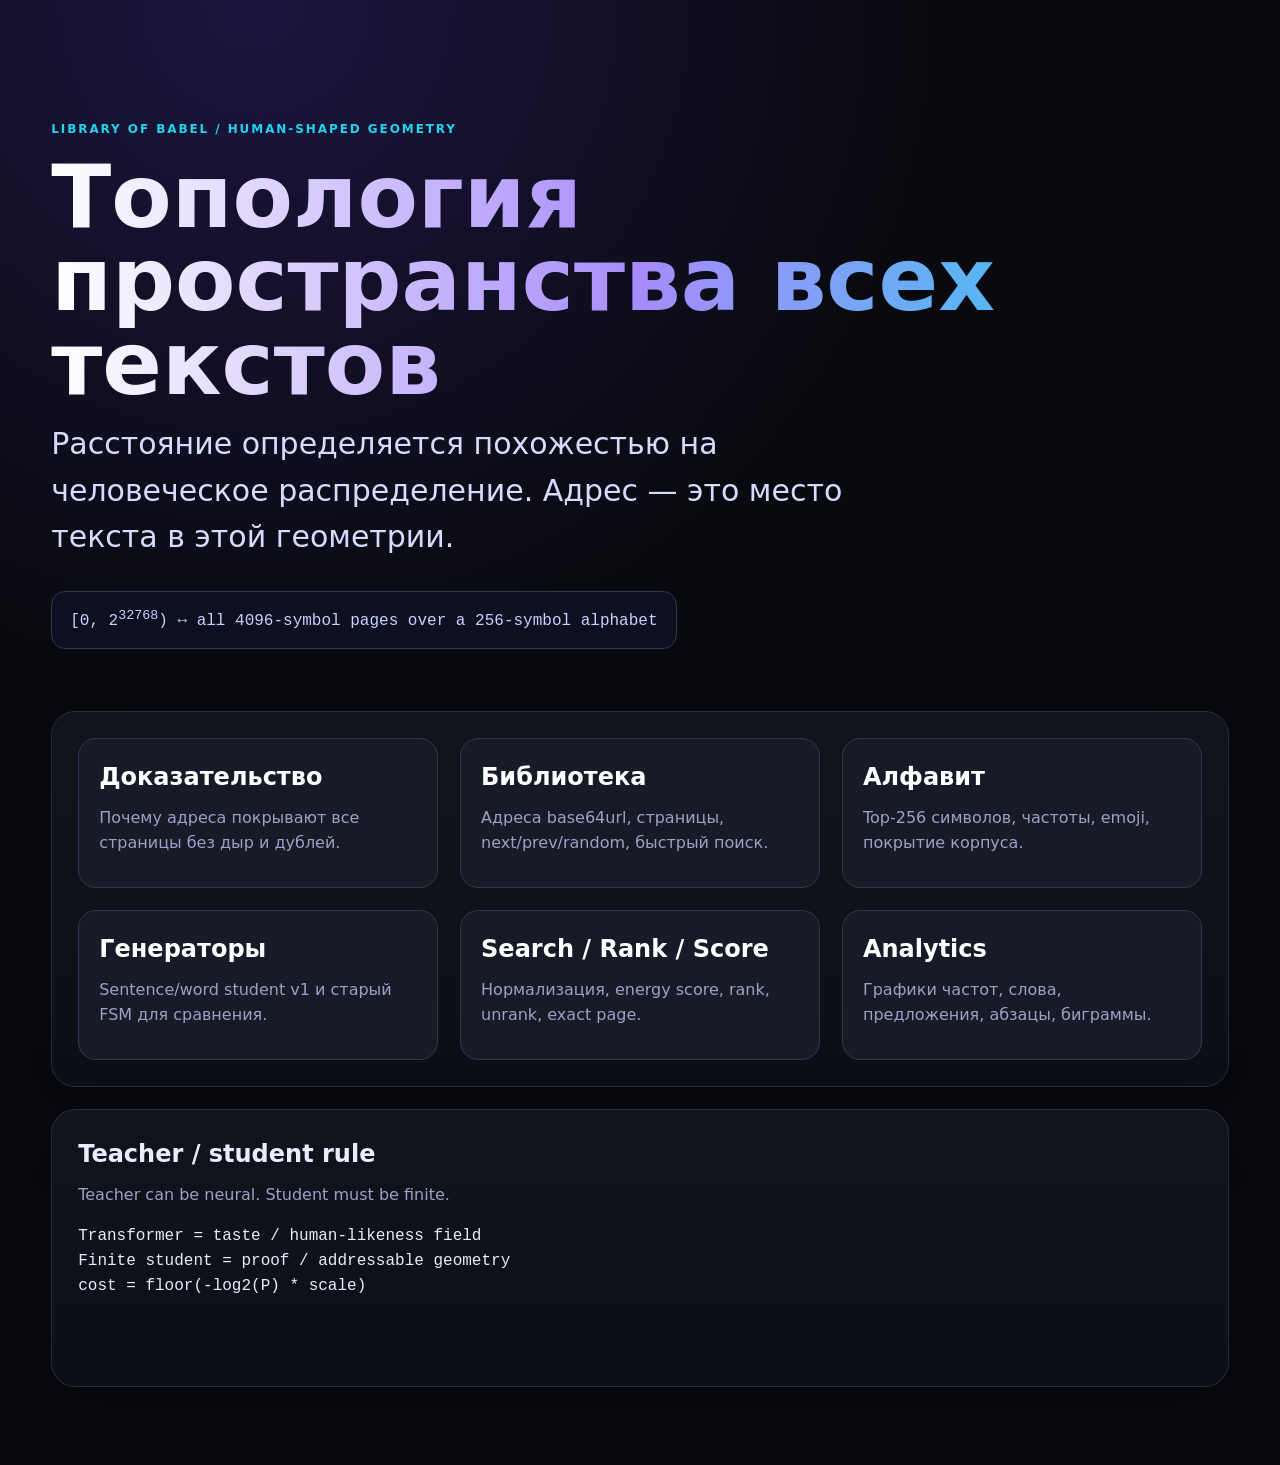
==== site/index.html @ f139ed49 "Add proof page with visual explanation" ====
<!doctype html>
<html lang="ru">
<head>
  <meta charset="utf-8" />
  <meta name="viewport" content="width=device-width, initial-scale=1" />
  <title>Babel Experiments</title>
  <link rel="stylesheet" href="assets/style.css" />
</head>
<body>
  <main>
    <section class="hero">
      <div class="kicker">Library of Babel / human-shaped geometry</div>
      <h1>Топология пространства всех текстов</h1>
      <p class="lead">Расстояние определяется похожестью на человеческое распределение. Адрес — это место текста в этой геометрии.</p>
      <div class="equation">[0, 2<sup>32768</sup>) ↔ all 4096-symbol pages over a 256-symbol alphabet</div>
    </section>

    <section class="panel grid">
      <a class="cardLink" href="proof.html"><h2>Доказательство</h2><p>Почему адреса покрывают все страницы без дыр и дублей.</p></a>
      <a class="cardLink" href="library.html"><h2>Библиотека</h2><p>Адреса base64url, страницы, next/prev/random, быстрый поиск.</p></a>
      <a class="cardLink" href="alphabet.html"><h2>Алфавит</h2><p>Top-256 символов, частоты, emoji, покрытие корпуса.</p></a>
      <a class="cardLink" href="generate.html"><h2>Генераторы</h2><p>Sentence/word student v1 и старый FSM для сравнения.</p></a>
      <a class="cardLink" href="search.html"><h2>Search / Rank / Score</h2><p>Нормализация, energy score, rank, unrank, exact page.</p></a>
      <a class="cardLink" href="analytics.html"><h2>Analytics</h2><p>Графики частот, слова, предложения, абзацы, биграммы.</p></a>
    </section>

    <section class="panel">
      <h2>Teacher / student rule</h2>
      <p>Teacher can be neural. Student must be finite.</p>
      <pre class="result smallResult">Transformer = taste / human-likeness field
Finite student = proof / addressable geometry
cost = floor(-log2(P) * scale)</pre>
    </section>
  </main>
</body>
</html>
---- site/assets/style.css ----
:root{--bg:#090a0f;--panel:#11131d;--panel2:#171a27;--text:#e9ecff;--muted:#9aa3c7;--accent:#8b5cf6;--accent2:#22d3ee;--good:#34d399}*{box-sizing:border-box}body{margin:0;background:radial-gradient(circle at 20% 0%,#1b1640 0,#090a0f 38%),#090a0f;color:var(--text);font:16px/1.55 Inter,system-ui,-apple-system,Segoe UI,Arial,sans-serif}main{width:min(1180px,92vw);margin:0 auto;padding:56px 0}.hero{padding:64px 0 40px}.kicker{text-transform:uppercase;letter-spacing:.16em;color:var(--accent2);font-size:12px;font-weight:700}h1{font-size:clamp(42px,7vw,88px);line-height:.95;margin:16px 0;background:linear-gradient(90deg,#fff,#a78bfa,#22d3ee);-webkit-background-clip:text;color:transparent}.lead{font-size:clamp(20px,3vw,30px);max-width:880px;color:#d7dcff}.equation{display:inline-block;margin-top:18px;padding:14px 18px;border:1px solid #30364f;border-radius:14px;background:#0d1020;color:#c7d2fe;font-family:ui-monospace,SFMono-Regular,Menlo,monospace}.panel{background:linear-gradient(180deg,var(--panel),#0d0f18);border:1px solid #262b3f;border-radius:24px;padding:26px;margin:22px 0;box-shadow:0 20px 80px #0006}.grid{display:grid;grid-template-columns:repeat(3,1fr);gap:22px}.grid2{display:grid;grid-template-columns:380px 1fr;gap:22px}h2{margin:0 0 10px;font-size:24px}p{color:var(--muted);margin:0 0 12px}.stat span{display:block;font-size:34px;font-weight:800;color:var(--good)}.stat small{color:var(--muted);text-transform:uppercase;letter-spacing:.12em}.alphabet,.emoji{display:flex;flex-wrap:wrap;gap:8px}.alphabet span,.emoji span{display:inline-flex;align-items:center;justify-content:center;min-width:34px;height:34px;padding:0 8px;border-radius:10px;background:var(--panel2);border:1px solid #30364f;font-size:18px}.controls{display:grid;gap:12px;margin-top:18px}.controls input{width:100%;padding:10px;border-radius:10px;border:1px solid #30364f;background:#090b14;color:var(--text)}button{cursor:pointer;border:0;border-radius:12px;padding:12px 16px;background:linear-gradient(90deg,var(--accent),var(--accent2));color:white;font-weight:800}.page{min-height:360px;max-height:560px;overflow:auto;white-space:pre-wrap;word-break:break-word;background:#080910;border:1px solid #30364f;border-radius:18px;padding:18px;color:#eef2ff;font-size:16px} @media(max-width:850px){.grid,.grid2{grid-template-columns:1fr}main{padding-top:30px}}
.hero.compact{padding-bottom:20px}.link{color:#67e8f9;text-decoration:none;font-weight:800}.link:hover{text-decoration:underline}.bars{display:grid;gap:10px}.barRow{display:grid;grid-template-columns:minmax(130px,240px) 1fr minmax(130px,190px);gap:10px;align-items:center}.barLabel{overflow:hidden;text-overflow:ellipsis;white-space:nowrap;color:#eef2ff}.barLabel b{color:#22d3ee;margin-right:8px}.barTrack{height:14px;background:#080910;border:1px solid #30364f;border-radius:999px;overflow:hidden}.bar{height:100%;background:linear-gradient(90deg,#8b5cf6,#22d3ee)}.barVal{font:12px ui-monospace,SFMono-Regular,Menlo,monospace;color:#9aa3c7;text-align:right}.smallResult{min-height:120px;max-height:260px}@media(max-width:850px){.barRow{grid-template-columns:1fr}.barVal{text-align:left}}
.topnav{display:flex;gap:12px;flex-wrap:wrap;margin:18px 0 8px}.topnav a,.cardLink{color:inherit;text-decoration:none}.topnav a{padding:8px 12px;border:1px solid #30364f;border-radius:999px;background:#11131d;color:#c7d2fe}.topnav a:hover,.cardLink:hover{border-color:#22d3ee}.cardLink{display:block;border:1px solid #30364f;border-radius:18px;padding:20px;background:#171a27;min-height:150px}.cardLink h2{color:#fff}.cardLink p{margin-bottom:0}.controls select{width:100%;padding:10px;border-radius:10px;border:1px solid #30364f;background:#090b14;color:var(--text)}
.monoPage{font-family:ui-monospace,SFMono-Regular,Menlo,monospace}.controls input{font-family:ui-monospace,SFMono-Regular,Menlo,monospace}.hero.compact h1{font-size:clamp(38px,6vw,72px)}
.proofStage{display:grid;grid-template-columns:1fr 1fr;gap:24px;align-items:center}.proofViz{min-height:340px;display:grid;place-items:center;gap:22px}.cube{position:relative;width:260px;height:260px;border:1px solid #30364f;border-radius:32px;background:radial-gradient(circle at 30% 20%,#2a1d62,#0b0d18 70%);box-shadow:0 0 80px #8b5cf633;animation:pulseCube 4s ease-in-out infinite}.dot{position:absolute;display:grid;place-items:center;width:70px;height:70px;border-radius:50%;background:linear-gradient(135deg,#8b5cf6,#22d3ee);color:white;font-weight:900;box-shadow:0 10px 40px #0008}.d1{left:24px;top:34px}.d2{right:22px;top:46px}.d3{left:48px;bottom:28px}.d4{right:42px;bottom:36px}.flow{display:flex;align-items:center;gap:8px;flex-wrap:wrap;justify-content:center}.flowBox{padding:10px 14px;border:1px solid #30364f;border-radius:12px;background:#11131d;color:#9aa3c7;font-weight:800}.flowBox.active{color:#fff;border-color:#22d3ee;box-shadow:0 0 28px #22d3ee55}.arrow{color:#67e8f9}.proofSteps{display:grid;grid-template-columns:repeat(3,1fr);gap:16px}.proofSteps div{background:#171a27;border:1px solid #30364f;border-radius:16px;padding:16px}.proofSteps h3{margin:0 0 8px}@keyframes pulseCube{0%,100%{transform:rotate(-2deg) scale(1)}50%{transform:rotate(2deg) scale(1.025)}}@media(max-width:850px){.proofStage,.proofSteps{grid-template-columns:1fr}.cube{width:220px;height:220px}}
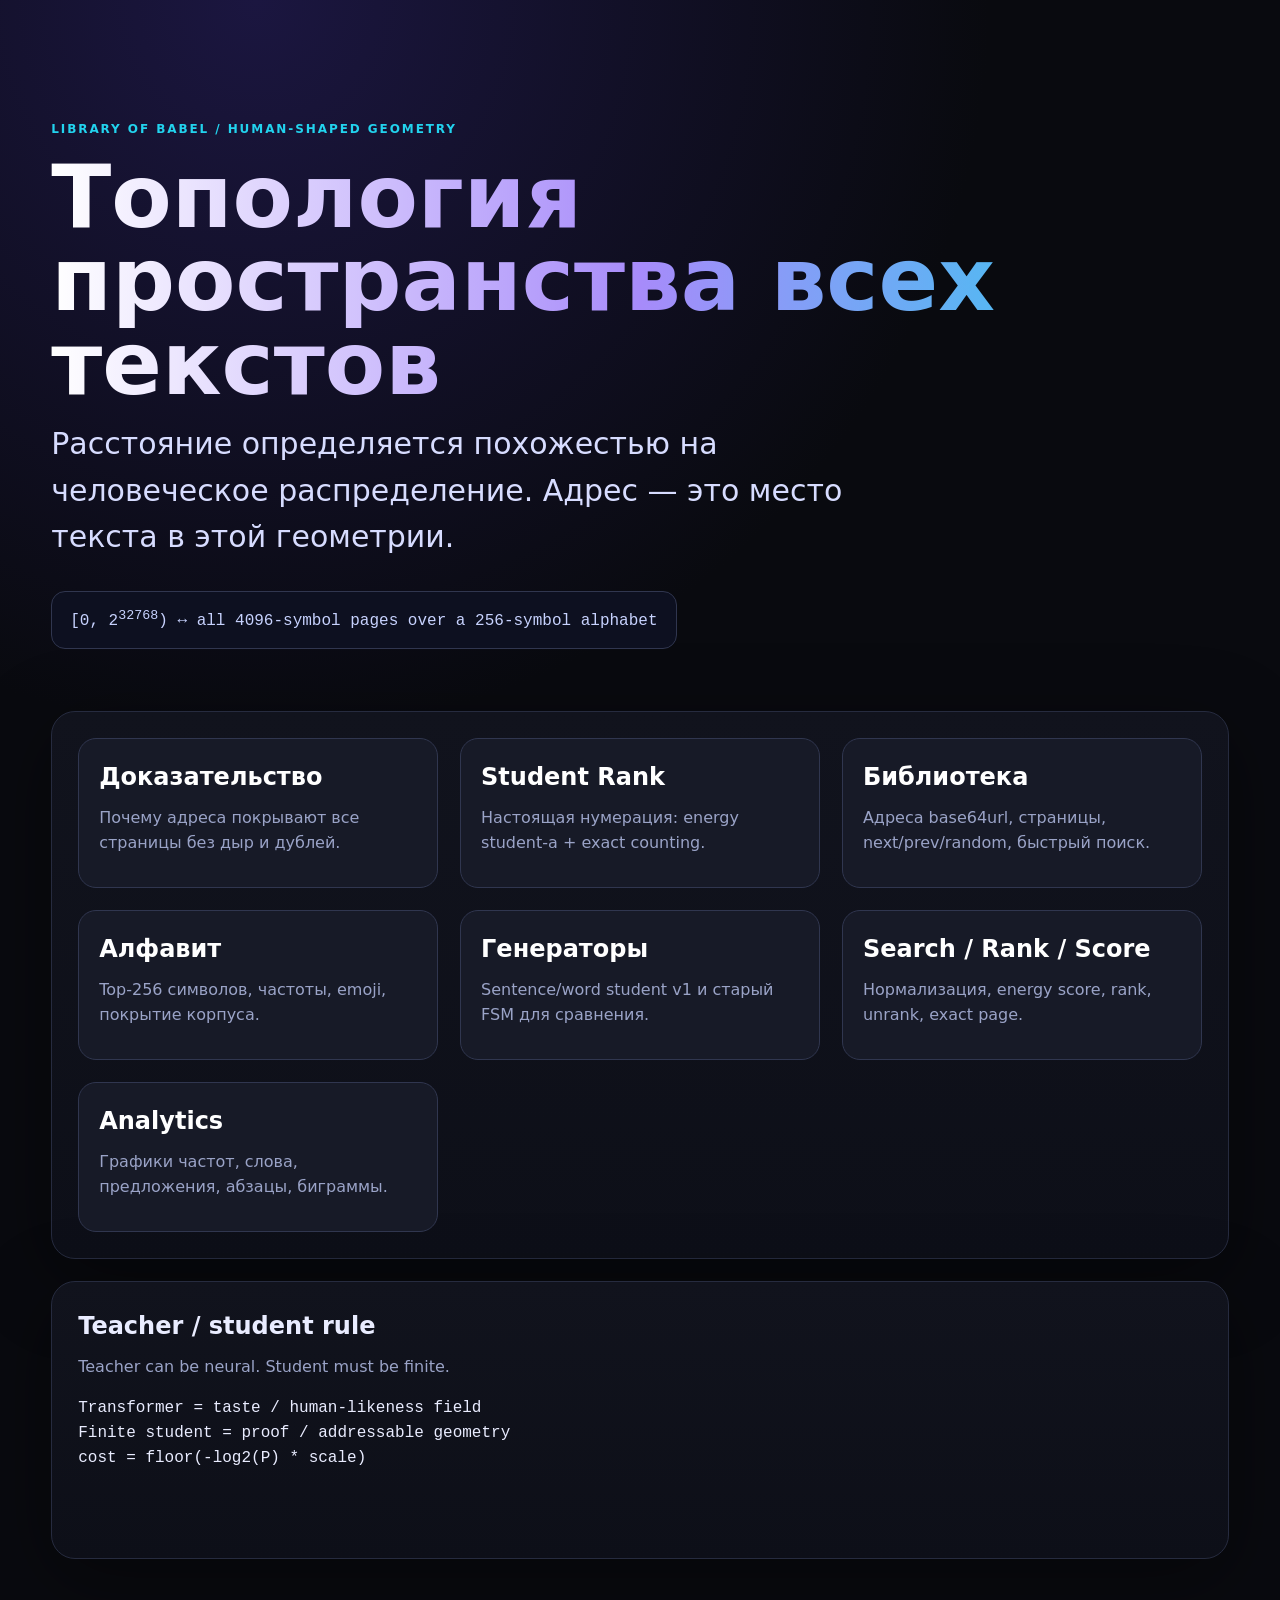
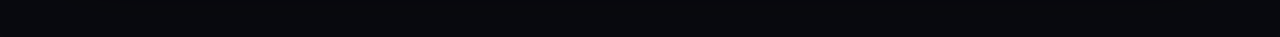
==== commit 51773d4c: "Add exact student-ranked bijection MVP" ====
--- a/site/index.html
+++ b/site/index.html
@@ -17,6 +17,7 @@
 
     <section class="panel grid">
       <a class="cardLink" href="proof.html"><h2>Доказательство</h2><p>Почему адреса покрывают все страницы без дыр и дублей.</p></a>
+      <a class="cardLink" href="student-rank.html"><h2>Student Rank</h2><p>Настоящая нумерация: energy student-а + exact counting.</p></a>
       <a class="cardLink" href="library.html"><h2>Библиотека</h2><p>Адреса base64url, страницы, next/prev/random, быстрый поиск.</p></a>
       <a class="cardLink" href="alphabet.html"><h2>Алфавит</h2><p>Top-256 символов, частоты, emoji, покрытие корпуса.</p></a>
       <a class="cardLink" href="generate.html"><h2>Генераторы</h2><p>Sentence/word student v1 и старый FSM для сравнения.</p></a>
--- a/site/assets/style.css
+++ b/site/assets/style.css
@@ -3,3 +3,7 @@
 .topnav{display:flex;gap:12px;flex-wrap:wrap;margin:18px 0 8px}.topnav a,.cardLink{color:inherit;text-decoration:none}.topnav a{padding:8px 12px;border:1px solid #30364f;border-radius:999px;background:#11131d;color:#c7d2fe}.topnav a:hover,.cardLink:hover{border-color:#22d3ee}.cardLink{display:block;border:1px solid #30364f;border-radius:18px;padding:20px;background:#171a27;min-height:150px}.cardLink h2{color:#fff}.cardLink p{margin-bottom:0}.controls select{width:100%;padding:10px;border-radius:10px;border:1px solid #30364f;background:#090b14;color:var(--text)}
 .monoPage{font-family:ui-monospace,SFMono-Regular,Menlo,monospace}.controls input{font-family:ui-monospace,SFMono-Regular,Menlo,monospace}.hero.compact h1{font-size:clamp(38px,6vw,72px)}
 .proofStage{display:grid;grid-template-columns:1fr 1fr;gap:24px;align-items:center}.proofViz{min-height:340px;display:grid;place-items:center;gap:22px}.cube{position:relative;width:260px;height:260px;border:1px solid #30364f;border-radius:32px;background:radial-gradient(circle at 30% 20%,#2a1d62,#0b0d18 70%);box-shadow:0 0 80px #8b5cf633;animation:pulseCube 4s ease-in-out infinite}.dot{position:absolute;display:grid;place-items:center;width:70px;height:70px;border-radius:50%;background:linear-gradient(135deg,#8b5cf6,#22d3ee);color:white;font-weight:900;box-shadow:0 10px 40px #0008}.d1{left:24px;top:34px}.d2{right:22px;top:46px}.d3{left:48px;bottom:28px}.d4{right:42px;bottom:36px}.flow{display:flex;align-items:center;gap:8px;flex-wrap:wrap;justify-content:center}.flowBox{padding:10px 14px;border:1px solid #30364f;border-radius:12px;background:#11131d;color:#9aa3c7;font-weight:800}.flowBox.active{color:#fff;border-color:#22d3ee;box-shadow:0 0 28px #22d3ee55}.arrow{color:#67e8f9}.proofSteps{display:grid;grid-template-columns:repeat(3,1fr);gap:16px}.proofSteps div{background:#171a27;border:1px solid #30364f;border-radius:16px;padding:16px}.proofSteps h3{margin:0 0 8px}@keyframes pulseCube{0%,100%{transform:rotate(-2deg) scale(1)}50%{transform:rotate(2deg) scale(1.025)}}@media(max-width:850px){.proofStage,.proofSteps{grid-template-columns:1fr}.cube{width:220px;height:220px}}
+.buttonRow{display:grid;grid-template-columns:1fr 1fr;gap:10px}.bigNav{font-size:16px;padding:14px 16px}.result{overflow-x:auto;white-space:pre-wrap;overflow-wrap:anywhere;word-break:break-word}.page{overflow-wrap:anywhere}.smallText{overflow-wrap:anywhere}.cardLink{overflow-wrap:anywhere}@media(max-width:650px){.buttonRow{grid-template-columns:1fr}.result{font-size:12px}.panel{padding:18px}.hero{padding-top:30px}.equation{max-width:100%;overflow-wrap:anywhere}.stat span{font-size:28px}}
+.cardResult{background:#11131d;border:1px solid #30364f;border-radius:18px;padding:14px}.metricGrid{display:grid;grid-template-columns:repeat(auto-fit,minmax(220px,1fr));gap:12px}.metric{background:#171a27;border:1px solid #30364f;border-radius:14px;padding:12px;overflow:hidden}.metricK{font-size:12px;color:#7dd3fc;text-transform:uppercase;letter-spacing:.08em;margin-bottom:8px}.metricV{font-family:ui-monospace,SFMono-Regular,Menlo,monospace;font-size:14px;overflow-wrap:anywhere;word-break:break-word}.metricS{font-size:12px;color:#94a3b8}.metric pre{margin:0;white-space:pre-wrap;overflow-wrap:anywhere}
+.metric.expandable{cursor:pointer}.metric.expandable:hover{border-color:#22d3ee}.metric.expandable.open .metricV{white-space:pre-wrap;max-height:320px;overflow:auto}.metric.expandable .metricS::after{content:' · tap'}
+.libraryMain{width:min(1380px,94vw)}.libraryHero{display:flex;justify-content:space-between;gap:24px;align-items:end;padding:34px 0 22px}.libraryHero h1{font-size:clamp(44px,7vw,86px);margin:8px 0}.libraryHero p{margin:0;color:#b8c0e0}.libraryStats{display:flex;gap:8px;flex-wrap:wrap;justify-content:flex-end}.libraryStats span{padding:8px 11px;border:1px solid #30364f;border-radius:999px;background:#11131d;color:#c7d2fe;font-size:13px}.libraryShell{display:grid;grid-template-columns:minmax(280px,360px) 1fr;gap:22px;align-items:start}.libraryControls{display:grid;gap:16px;position:sticky;top:16px}.controlBlock{background:linear-gradient(180deg,#11131d,#0d0f18);border:1px solid #262b3f;border-radius:20px;padding:18px}.controlBlock h2{font-size:19px}.addressBox{min-height:72px}.miniButtons{display:grid;grid-template-columns:repeat(3,1fr);gap:8px}.readerPane{background:linear-gradient(180deg,#11131d,#0d0f18);border:1px solid #262b3f;border-radius:26px;padding:18px;box-shadow:0 20px 80px #0006}.readerTop{display:flex;justify-content:space-between;gap:12px;align-items:center;margin-bottom:12px}.readerLabel{display:block;color:#7dd3fc;text-transform:uppercase;letter-spacing:.11em;font-size:11px}.readerTop strong{display:block;font-family:ui-monospace,SFMono-Regular,Menlo,monospace;max-width:min(62vw,760px);overflow:hidden;text-overflow:ellipsis;white-space:nowrap;color:#eef2ff}.readerFormat{padding:7px 10px;border:1px solid #30364f;border-radius:999px;color:#9aa3c7;background:#080910}.readerPage{min-height:52vh;max-height:66vh;margin:0;border-radius:18px;font-size:17px;line-height:1.5}.readerNav{display:grid;grid-template-columns:1fr 1fr;gap:12px;margin:14px 0}.pageNav{font-size:18px;padding:16px 18px;border-radius:16px;background:#171a27;border:1px solid #30364f;color:#eef2ff}.primaryNav{background:linear-gradient(90deg,#8b5cf6,#22d3ee);border:0}.compactInfo{margin-top:0}.compactInfo .metricGrid{grid-template-columns:repeat(auto-fit,minmax(180px,1fr))}.compactInfo .metric{padding:10px}.compactInfo .metricK{font-size:10px}.compactInfo .metricV{font-size:13px}@media(max-width:980px){.libraryHero{display:block}.libraryStats{justify-content:flex-start;margin-top:12px}.libraryShell{grid-template-columns:1fr}.libraryControls{position:static;order:2}.readerPane{order:1}.readerPage{min-height:48vh}.readerTop strong{max-width:70vw}}@media(max-width:560px){.libraryMain{width:94vw}.readerPane{padding:12px;border-radius:20px}.readerNav{gap:8px}.pageNav{font-size:16px;padding:14px 12px}.miniButtons{grid-template-columns:1fr}.libraryHero h1{font-size:44px}.readerPage{font-size:15px;min-height:50vh}}
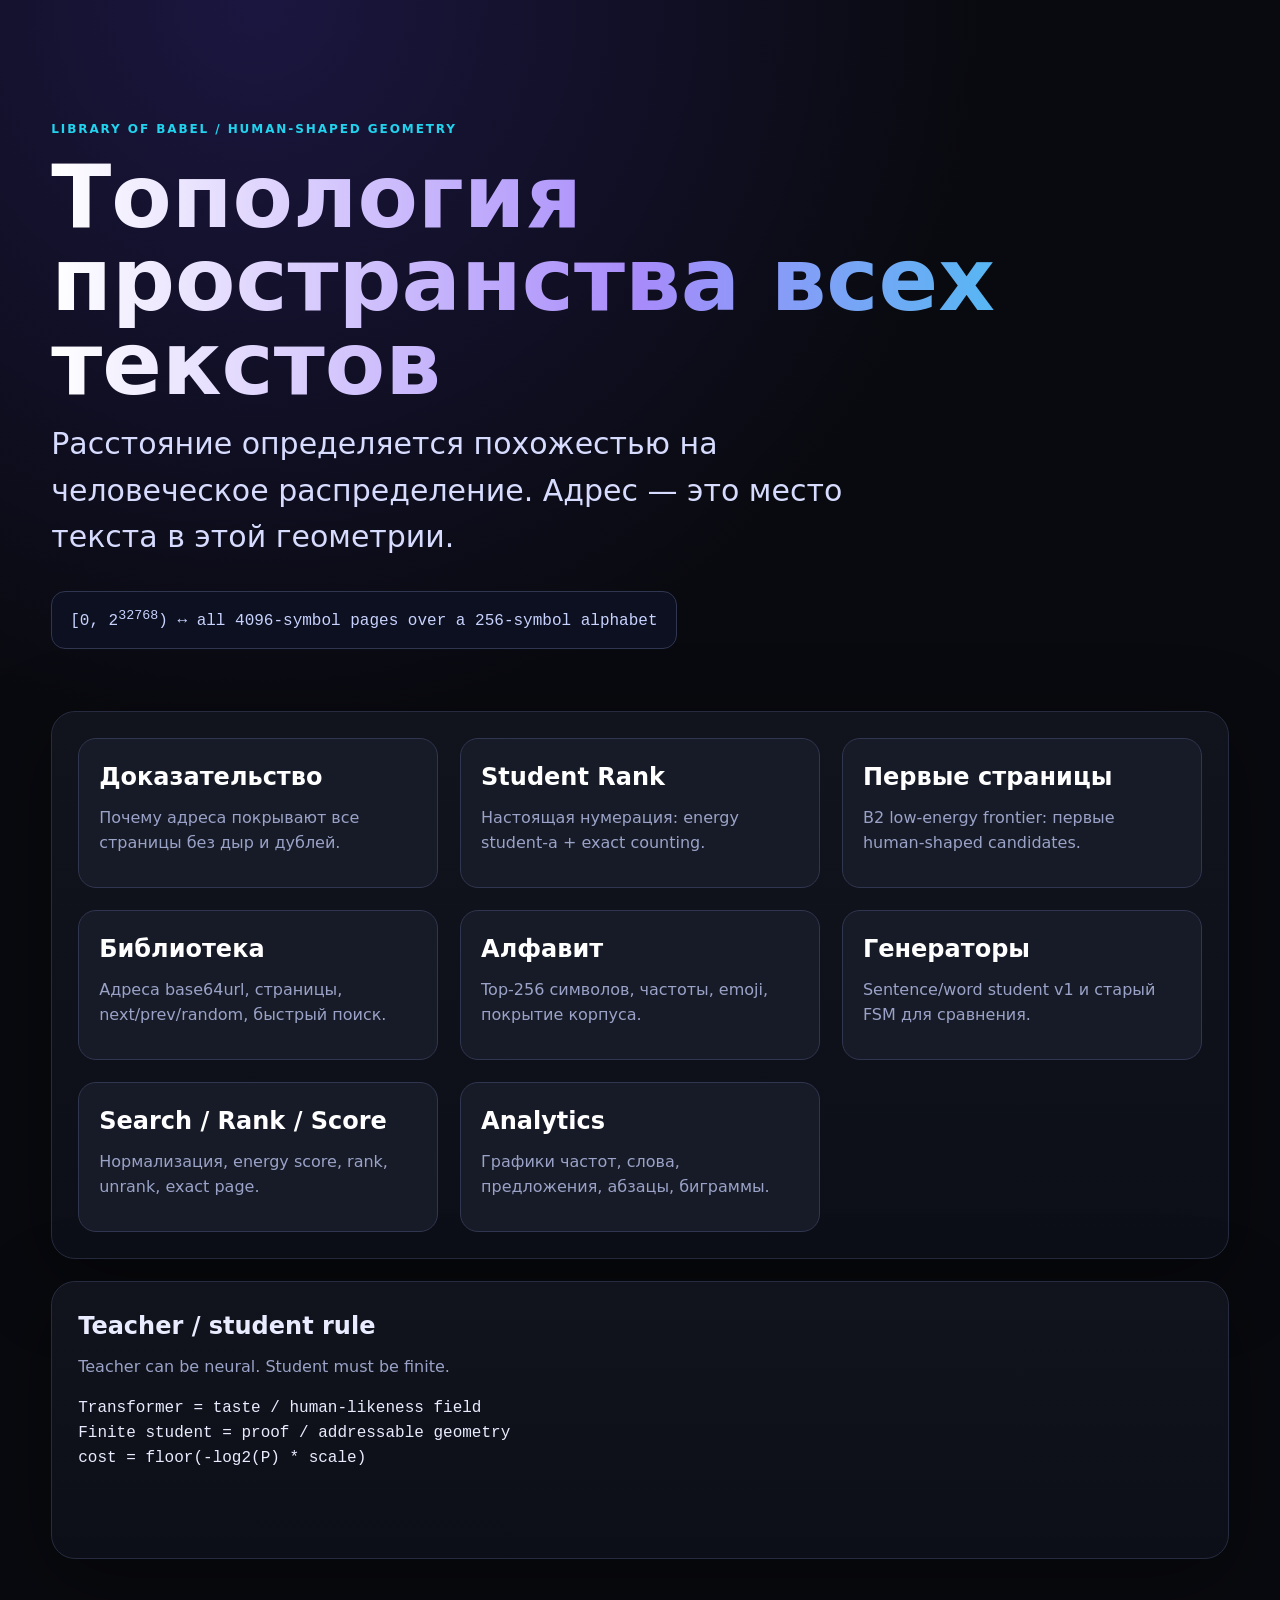
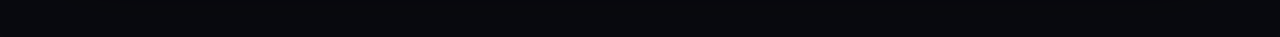
==== commit 1dae614c: "Add frontier results page" ====
--- a/site/index.html
+++ b/site/index.html
@@ -18,6 +18,7 @@
     <section class="panel grid">
       <a class="cardLink" href="proof.html"><h2>Доказательство</h2><p>Почему адреса покрывают все страницы без дыр и дублей.</p></a>
       <a class="cardLink" href="student-rank.html"><h2>Student Rank</h2><p>Настоящая нумерация: energy student-а + exact counting.</p></a>
+      <a class="cardLink" href="frontier.html"><h2>Первые страницы</h2><p>B2 low-energy frontier: первые human-shaped candidates.</p></a>
       <a class="cardLink" href="library.html"><h2>Библиотека</h2><p>Адреса base64url, страницы, next/prev/random, быстрый поиск.</p></a>
       <a class="cardLink" href="alphabet.html"><h2>Алфавит</h2><p>Top-256 символов, частоты, emoji, покрытие корпуса.</p></a>
       <a class="cardLink" href="generate.html"><h2>Генераторы</h2><p>Sentence/word student v1 и старый FSM для сравнения.</p></a>
--- a/site/assets/style.css
+++ b/site/assets/style.css
@@ -7,3 +7,5 @@
 .cardResult{background:#11131d;border:1px solid #30364f;border-radius:18px;padding:14px}.metricGrid{display:grid;grid-template-columns:repeat(auto-fit,minmax(220px,1fr));gap:12px}.metric{background:#171a27;border:1px solid #30364f;border-radius:14px;padding:12px;overflow:hidden}.metricK{font-size:12px;color:#7dd3fc;text-transform:uppercase;letter-spacing:.08em;margin-bottom:8px}.metricV{font-family:ui-monospace,SFMono-Regular,Menlo,monospace;font-size:14px;overflow-wrap:anywhere;word-break:break-word}.metricS{font-size:12px;color:#94a3b8}.metric pre{margin:0;white-space:pre-wrap;overflow-wrap:anywhere}
 .metric.expandable{cursor:pointer}.metric.expandable:hover{border-color:#22d3ee}.metric.expandable.open .metricV{white-space:pre-wrap;max-height:320px;overflow:auto}.metric.expandable .metricS::after{content:' · tap'}
 .libraryMain{width:min(1380px,94vw)}.libraryHero{display:flex;justify-content:space-between;gap:24px;align-items:end;padding:34px 0 22px}.libraryHero h1{font-size:clamp(44px,7vw,86px);margin:8px 0}.libraryHero p{margin:0;color:#b8c0e0}.libraryStats{display:flex;gap:8px;flex-wrap:wrap;justify-content:flex-end}.libraryStats span{padding:8px 11px;border:1px solid #30364f;border-radius:999px;background:#11131d;color:#c7d2fe;font-size:13px}.libraryShell{display:grid;grid-template-columns:minmax(280px,360px) 1fr;gap:22px;align-items:start}.libraryControls{display:grid;gap:16px;position:sticky;top:16px}.controlBlock{background:linear-gradient(180deg,#11131d,#0d0f18);border:1px solid #262b3f;border-radius:20px;padding:18px}.controlBlock h2{font-size:19px}.addressBox{min-height:72px}.miniButtons{display:grid;grid-template-columns:repeat(3,1fr);gap:8px}.readerPane{background:linear-gradient(180deg,#11131d,#0d0f18);border:1px solid #262b3f;border-radius:26px;padding:18px;box-shadow:0 20px 80px #0006}.readerTop{display:flex;justify-content:space-between;gap:12px;align-items:center;margin-bottom:12px}.readerLabel{display:block;color:#7dd3fc;text-transform:uppercase;letter-spacing:.11em;font-size:11px}.readerTop strong{display:block;font-family:ui-monospace,SFMono-Regular,Menlo,monospace;max-width:min(62vw,760px);overflow:hidden;text-overflow:ellipsis;white-space:nowrap;color:#eef2ff}.readerFormat{padding:7px 10px;border:1px solid #30364f;border-radius:999px;color:#9aa3c7;background:#080910}.readerPage{min-height:52vh;max-height:66vh;margin:0;border-radius:18px;font-size:17px;line-height:1.5}.readerNav{display:grid;grid-template-columns:1fr 1fr;gap:12px;margin:14px 0}.pageNav{font-size:18px;padding:16px 18px;border-radius:16px;background:#171a27;border:1px solid #30364f;color:#eef2ff}.primaryNav{background:linear-gradient(90deg,#8b5cf6,#22d3ee);border:0}.compactInfo{margin-top:0}.compactInfo .metricGrid{grid-template-columns:repeat(auto-fit,minmax(180px,1fr))}.compactInfo .metric{padding:10px}.compactInfo .metricK{font-size:10px}.compactInfo .metricV{font-size:13px}@media(max-width:980px){.libraryHero{display:block}.libraryStats{justify-content:flex-start;margin-top:12px}.libraryShell{grid-template-columns:1fr}.libraryControls{position:static;order:2}.readerPane{order:1}.readerPage{min-height:48vh}.readerTop strong{max-width:70vw}}@media(max-width:560px){.libraryMain{width:94vw}.readerPane{padding:12px;border-radius:20px}.readerNav{gap:8px}.pageNav{font-size:16px;padding:14px 12px}.miniButtons{grid-template-columns:1fr}.libraryHero h1{font-size:44px}.readerPage{font-size:15px;min-height:50vh}}
+.studentCards{display:grid;grid-template-columns:repeat(auto-fit,minmax(220px,1fr));gap:14px}.studentCard{background:#171a27;border:1px solid #30364f;border-radius:18px;padding:16px}.studentCard h3{margin:6px 0 8px}.studentCard p{margin-bottom:12px}.studentStatus{display:inline-block;padding:4px 8px;border-radius:999px;background:#0d1020;color:#67e8f9;font-size:12px;text-transform:uppercase;letter-spacing:.08em}.studentCard small{color:#9aa3c7;font-family:ui-monospace,SFMono-Regular,Menlo,monospace}
+.frontierGrid{display:grid;grid-template-columns:repeat(auto-fit,minmax(260px,1fr));gap:14px}.frontierCard{background:#171a27;border:1px solid #30364f;border-radius:18px;padding:16px}.frontierCard p{color:#eef2ff;font-size:17px}.frontierMeta{display:flex;gap:8px;flex-wrap:wrap;margin-bottom:10px}.frontierMeta span{font:12px ui-monospace,SFMono-Regular,Menlo,monospace;color:#7dd3fc;background:#0d1020;border:1px solid #30364f;border-radius:999px;padding:4px 8px}.frontierCard details{color:#9aa3c7}.frontierCard pre{white-space:pre-wrap;overflow-wrap:anywhere}
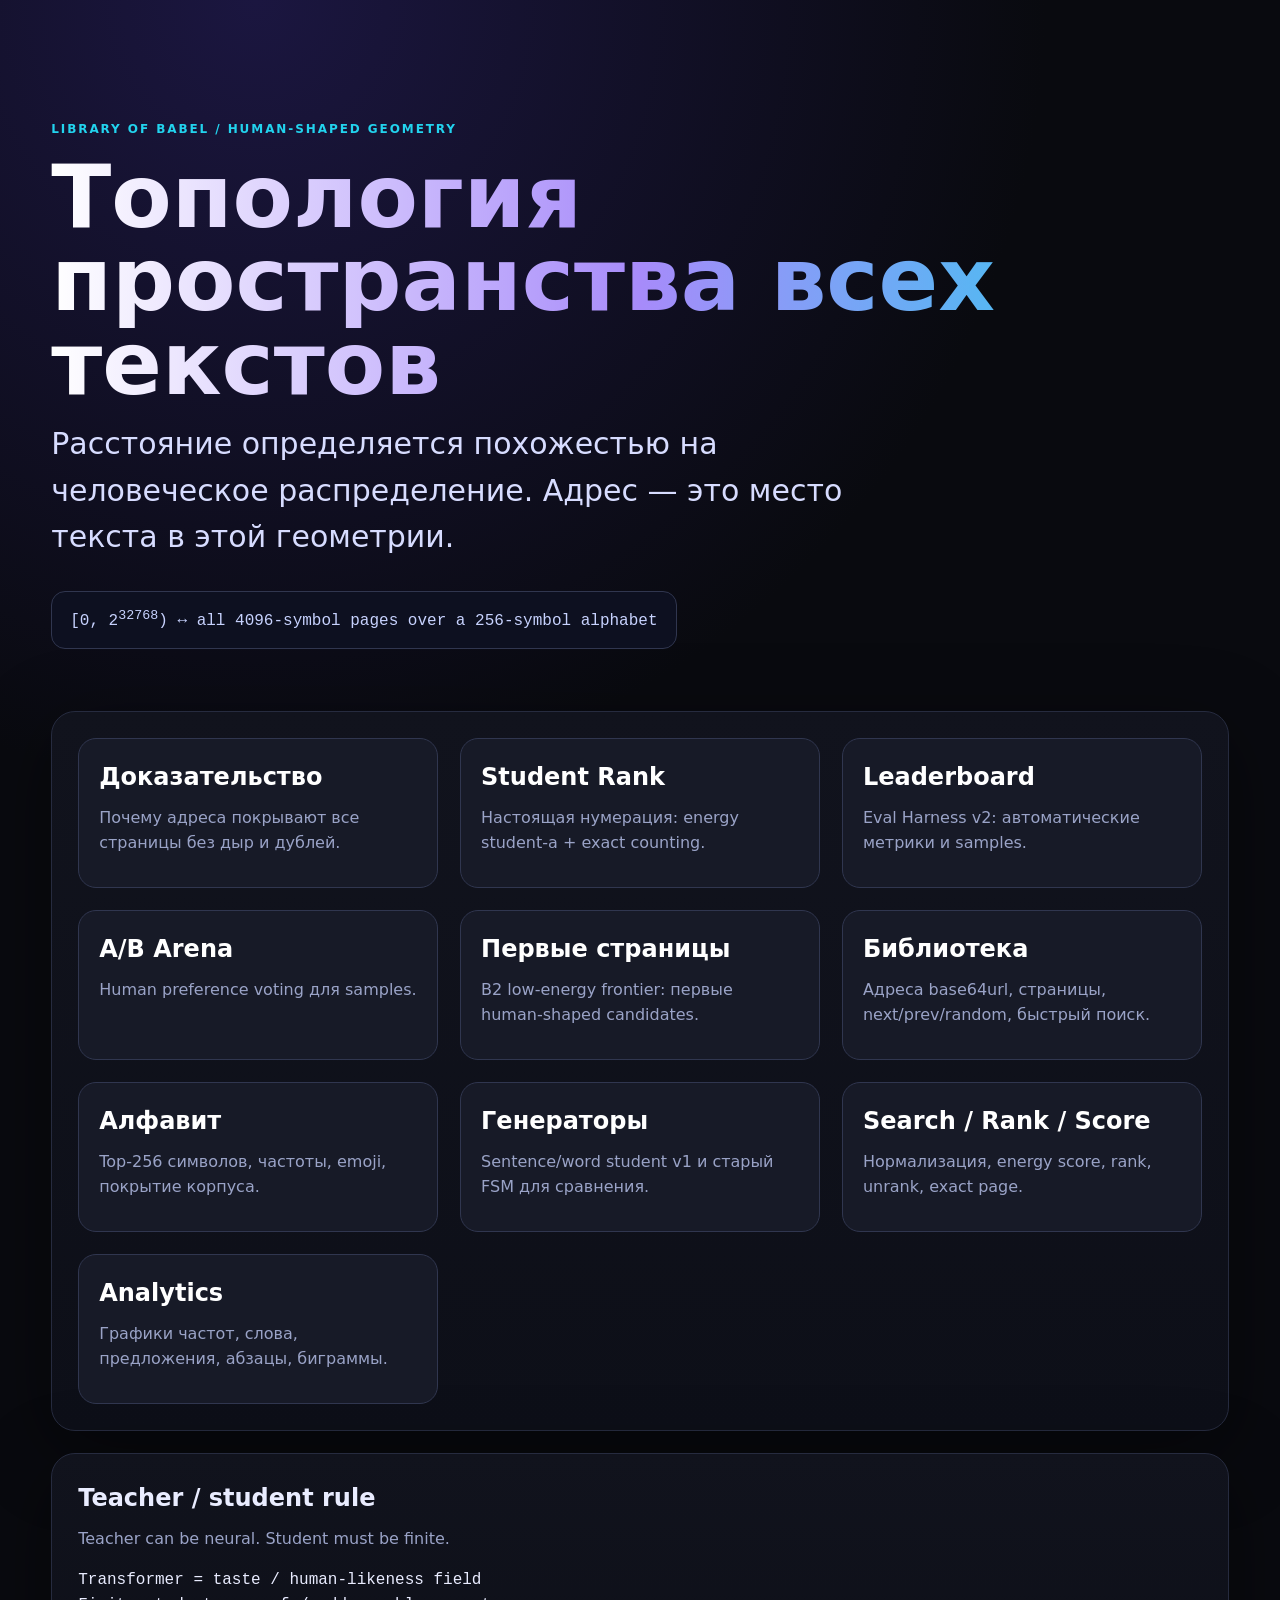
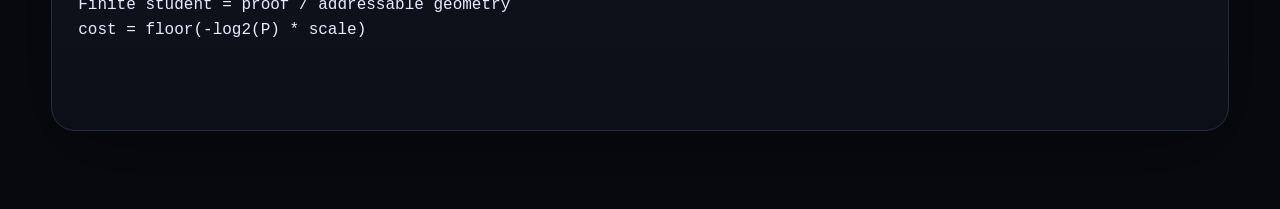
==== commit 98df6b2b: "Add leaderboard and arena pages" ====
--- a/site/index.html
+++ b/site/index.html
@@ -18,6 +18,8 @@
     <section class="panel grid">
       <a class="cardLink" href="proof.html"><h2>Доказательство</h2><p>Почему адреса покрывают все страницы без дыр и дублей.</p></a>
       <a class="cardLink" href="student-rank.html"><h2>Student Rank</h2><p>Настоящая нумерация: energy student-а + exact counting.</p></a>
+      <a class="cardLink" href="leaderboard.html"><h2>Leaderboard</h2><p>Eval Harness v2: автоматические метрики и samples.</p></a>
+      <a class="cardLink" href="arena.html"><h2>A/B Arena</h2><p>Human preference voting для samples.</p></a>
       <a class="cardLink" href="frontier.html"><h2>Первые страницы</h2><p>B2 low-energy frontier: первые human-shaped candidates.</p></a>
       <a class="cardLink" href="library.html"><h2>Библиотека</h2><p>Адреса base64url, страницы, next/prev/random, быстрый поиск.</p></a>
       <a class="cardLink" href="alphabet.html"><h2>Алфавит</h2><p>Top-256 символов, частоты, emoji, покрытие корпуса.</p></a>
--- a/site/assets/style.css
+++ b/site/assets/style.css
@@ -9,3 +9,4 @@
 .libraryMain{width:min(1380px,94vw)}.libraryHero{display:flex;justify-content:space-between;gap:24px;align-items:end;padding:34px 0 22px}.libraryHero h1{font-size:clamp(44px,7vw,86px);margin:8px 0}.libraryHero p{margin:0;color:#b8c0e0}.libraryStats{display:flex;gap:8px;flex-wrap:wrap;justify-content:flex-end}.libraryStats span{padding:8px 11px;border:1px solid #30364f;border-radius:999px;background:#11131d;color:#c7d2fe;font-size:13px}.libraryShell{display:grid;grid-template-columns:minmax(280px,360px) 1fr;gap:22px;align-items:start}.libraryControls{display:grid;gap:16px;position:sticky;top:16px}.controlBlock{background:linear-gradient(180deg,#11131d,#0d0f18);border:1px solid #262b3f;border-radius:20px;padding:18px}.controlBlock h2{font-size:19px}.addressBox{min-height:72px}.miniButtons{display:grid;grid-template-columns:repeat(3,1fr);gap:8px}.readerPane{background:linear-gradient(180deg,#11131d,#0d0f18);border:1px solid #262b3f;border-radius:26px;padding:18px;box-shadow:0 20px 80px #0006}.readerTop{display:flex;justify-content:space-between;gap:12px;align-items:center;margin-bottom:12px}.readerLabel{display:block;color:#7dd3fc;text-transform:uppercase;letter-spacing:.11em;font-size:11px}.readerTop strong{display:block;font-family:ui-monospace,SFMono-Regular,Menlo,monospace;max-width:min(62vw,760px);overflow:hidden;text-overflow:ellipsis;white-space:nowrap;color:#eef2ff}.readerFormat{padding:7px 10px;border:1px solid #30364f;border-radius:999px;color:#9aa3c7;background:#080910}.readerPage{min-height:52vh;max-height:66vh;margin:0;border-radius:18px;font-size:17px;line-height:1.5}.readerNav{display:grid;grid-template-columns:1fr 1fr;gap:12px;margin:14px 0}.pageNav{font-size:18px;padding:16px 18px;border-radius:16px;background:#171a27;border:1px solid #30364f;color:#eef2ff}.primaryNav{background:linear-gradient(90deg,#8b5cf6,#22d3ee);border:0}.compactInfo{margin-top:0}.compactInfo .metricGrid{grid-template-columns:repeat(auto-fit,minmax(180px,1fr))}.compactInfo .metric{padding:10px}.compactInfo .metricK{font-size:10px}.compactInfo .metricV{font-size:13px}@media(max-width:980px){.libraryHero{display:block}.libraryStats{justify-content:flex-start;margin-top:12px}.libraryShell{grid-template-columns:1fr}.libraryControls{position:static;order:2}.readerPane{order:1}.readerPage{min-height:48vh}.readerTop strong{max-width:70vw}}@media(max-width:560px){.libraryMain{width:94vw}.readerPane{padding:12px;border-radius:20px}.readerNav{gap:8px}.pageNav{font-size:16px;padding:14px 12px}.miniButtons{grid-template-columns:1fr}.libraryHero h1{font-size:44px}.readerPage{font-size:15px;min-height:50vh}}
 .studentCards{display:grid;grid-template-columns:repeat(auto-fit,minmax(220px,1fr));gap:14px}.studentCard{background:#171a27;border:1px solid #30364f;border-radius:18px;padding:16px}.studentCard h3{margin:6px 0 8px}.studentCard p{margin-bottom:12px}.studentStatus{display:inline-block;padding:4px 8px;border-radius:999px;background:#0d1020;color:#67e8f9;font-size:12px;text-transform:uppercase;letter-spacing:.08em}.studentCard small{color:#9aa3c7;font-family:ui-monospace,SFMono-Regular,Menlo,monospace}
 .frontierGrid{display:grid;grid-template-columns:repeat(auto-fit,minmax(260px,1fr));gap:14px}.frontierCard{background:#171a27;border:1px solid #30364f;border-radius:18px;padding:16px}.frontierCard p{color:#eef2ff;font-size:17px}.frontierMeta{display:flex;gap:8px;flex-wrap:wrap;margin-bottom:10px}.frontierMeta span{font:12px ui-monospace,SFMono-Regular,Menlo,monospace;color:#7dd3fc;background:#0d1020;border:1px solid #30364f;border-radius:999px;padding:4px 8px}.frontierCard details{color:#9aa3c7}.frontierCard pre{white-space:pre-wrap;overflow-wrap:anywhere}
+.leaderTable{display:grid;gap:10px}.rankRows{display:grid;gap:8px}.rankRow{display:grid;grid-template-columns:56px 1fr repeat(3,minmax(90px,auto));gap:10px;align-items:center;background:#171a27;border:1px solid #30364f;border-radius:14px;padding:10px;cursor:pointer}.rankRow:hover{border-color:#22d3ee}.rankRow b{color:#22d3ee}.arenaGrid{display:grid;grid-template-columns:1fr 1fr;gap:18px}.arenaCard{background:linear-gradient(180deg,#11131d,#0d0f18);border:1px solid #30364f;border-radius:24px;padding:20px}.arenaCard p{min-height:260px;color:#eef2ff;font-size:20px;line-height:1.55;white-space:pre-wrap}.arenaCard button{width:100%;font-size:18px}@media(max-width:850px){.arenaGrid{grid-template-columns:1fr}.rankRow{grid-template-columns:1fr}.arenaCard p{min-height:160px}}
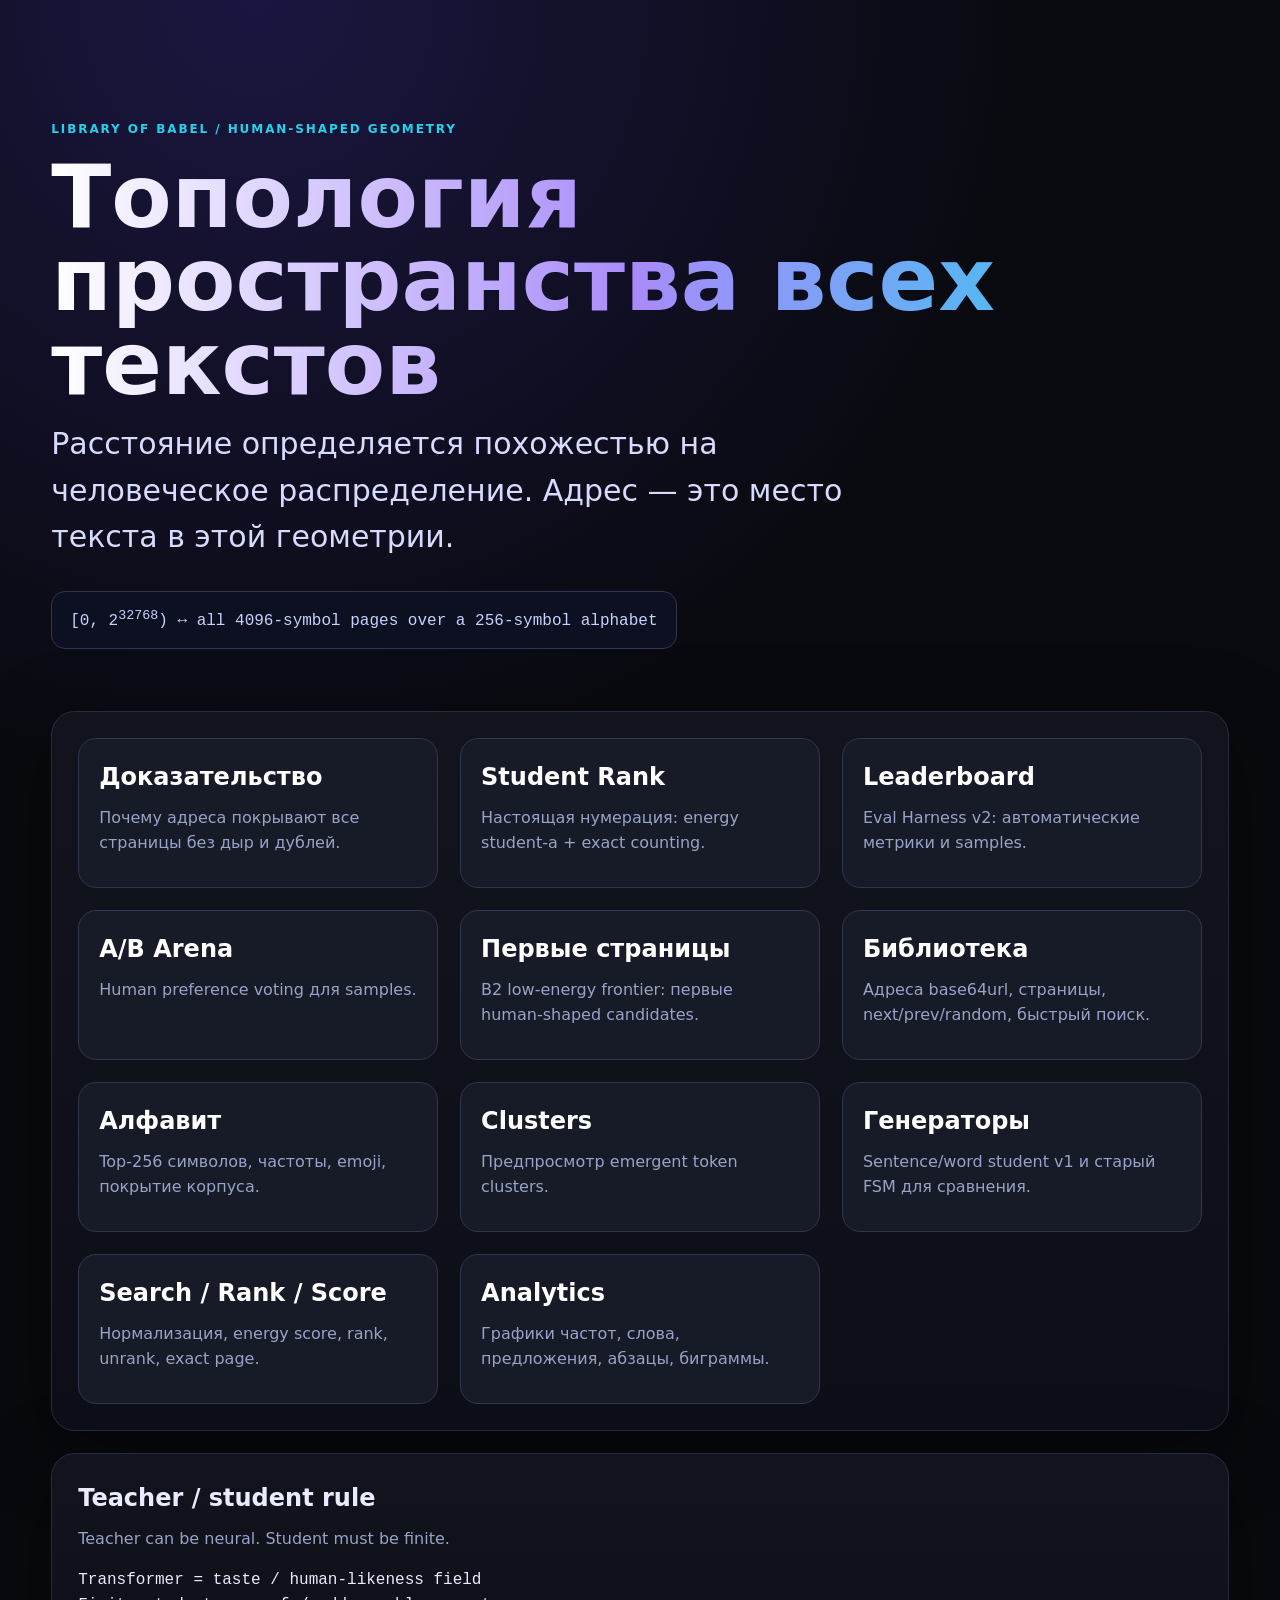
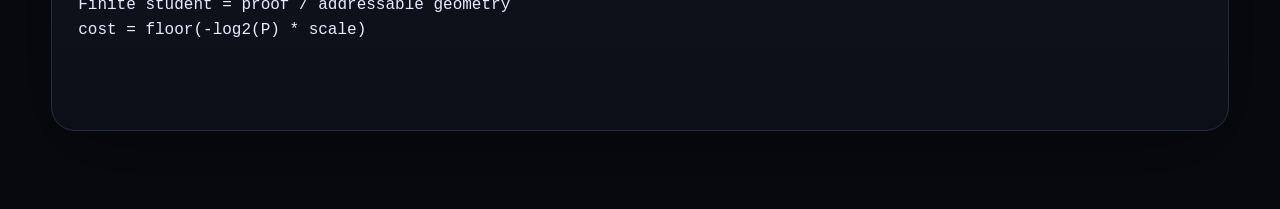
==== commit ea8e26a7: "Version compact research models and cluster/page ranking pipeline" ====
--- a/site/index.html
+++ b/site/index.html
@@ -23,6 +23,7 @@
       <a class="cardLink" href="frontier.html"><h2>Первые страницы</h2><p>B2 low-energy frontier: первые human-shaped candidates.</p></a>
       <a class="cardLink" href="library.html"><h2>Библиотека</h2><p>Адреса base64url, страницы, next/prev/random, быстрый поиск.</p></a>
       <a class="cardLink" href="alphabet.html"><h2>Алфавит</h2><p>Top-256 символов, частоты, emoji, покрытие корпуса.</p></a>
+      <a class="cardLink" href="clusters.html"><h2>Clusters</h2><p>Предпросмотр emergent token clusters.</p></a>
       <a class="cardLink" href="generate.html"><h2>Генераторы</h2><p>Sentence/word student v1 и старый FSM для сравнения.</p></a>
       <a class="cardLink" href="search.html"><h2>Search / Rank / Score</h2><p>Нормализация, energy score, rank, unrank, exact page.</p></a>
       <a class="cardLink" href="analytics.html"><h2>Analytics</h2><p>Графики частот, слова, предложения, абзацы, биграммы.</p></a>
--- a/site/assets/style.css
+++ b/site/assets/style.css
@@ -10,3 +10,5 @@
 .studentCards{display:grid;grid-template-columns:repeat(auto-fit,minmax(220px,1fr));gap:14px}.studentCard{background:#171a27;border:1px solid #30364f;border-radius:18px;padding:16px}.studentCard h3{margin:6px 0 8px}.studentCard p{margin-bottom:12px}.studentStatus{display:inline-block;padding:4px 8px;border-radius:999px;background:#0d1020;color:#67e8f9;font-size:12px;text-transform:uppercase;letter-spacing:.08em}.studentCard small{color:#9aa3c7;font-family:ui-monospace,SFMono-Regular,Menlo,monospace}
 .frontierGrid{display:grid;grid-template-columns:repeat(auto-fit,minmax(260px,1fr));gap:14px}.frontierCard{background:#171a27;border:1px solid #30364f;border-radius:18px;padding:16px}.frontierCard p{color:#eef2ff;font-size:17px}.frontierMeta{display:flex;gap:8px;flex-wrap:wrap;margin-bottom:10px}.frontierMeta span{font:12px ui-monospace,SFMono-Regular,Menlo,monospace;color:#7dd3fc;background:#0d1020;border:1px solid #30364f;border-radius:999px;padding:4px 8px}.frontierCard details{color:#9aa3c7}.frontierCard pre{white-space:pre-wrap;overflow-wrap:anywhere}
 .leaderTable{display:grid;gap:10px}.rankRows{display:grid;gap:8px}.rankRow{display:grid;grid-template-columns:56px 1fr repeat(3,minmax(90px,auto));gap:10px;align-items:center;background:#171a27;border:1px solid #30364f;border-radius:14px;padding:10px;cursor:pointer}.rankRow:hover{border-color:#22d3ee}.rankRow b{color:#22d3ee}.arenaGrid{display:grid;grid-template-columns:1fr 1fr;gap:18px}.arenaCard{background:linear-gradient(180deg,#11131d,#0d0f18);border:1px solid #30364f;border-radius:24px;padding:20px}.arenaCard p{min-height:260px;color:#eef2ff;font-size:20px;line-height:1.55;white-space:pre-wrap}.arenaCard button{width:100%;font-size:18px}@media(max-width:850px){.arenaGrid{grid-template-columns:1fr}.rankRow{grid-template-columns:1fr}.arenaCard p{min-height:160px}}
+.rankRow.selected{border-color:#22d3ee;background:#1b2238}.frontierCard.wide{grid-column:1/-1}.leaderTable + .frontierGrid{margin-top:14px}
+.clusterGrid{display:grid;grid-template-columns:repeat(auto-fit,minmax(260px,1fr));gap:14px}.clusterCard{background:#171a27;border:1px solid #30364f;border-radius:18px;padding:14px;cursor:pointer}.clusterCard:hover{border-color:#22d3ee}.clusterCard p{font-family:ui-monospace,SFMono-Regular,Menlo,monospace;overflow-wrap:anywhere;color:#eef2ff}.clusterCard small{color:#9aa3c7;overflow-wrap:anywhere;display:block}
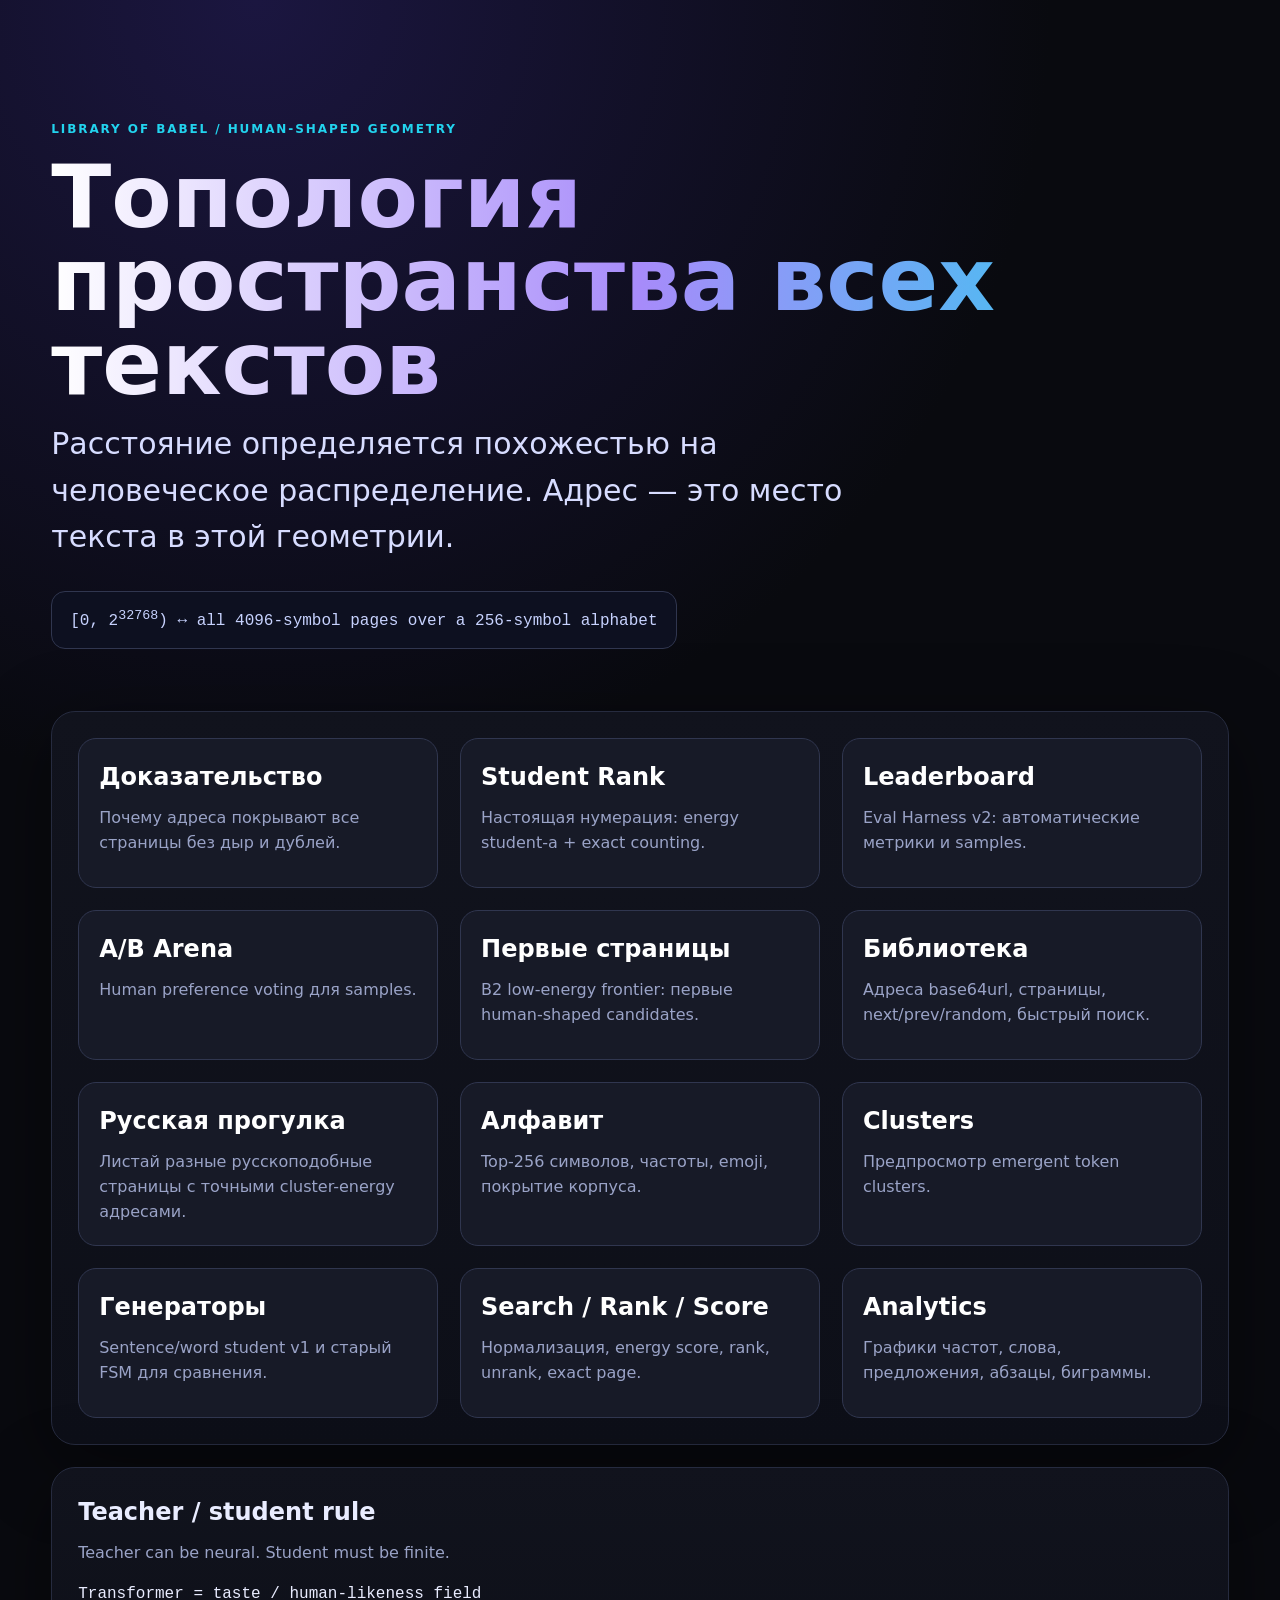
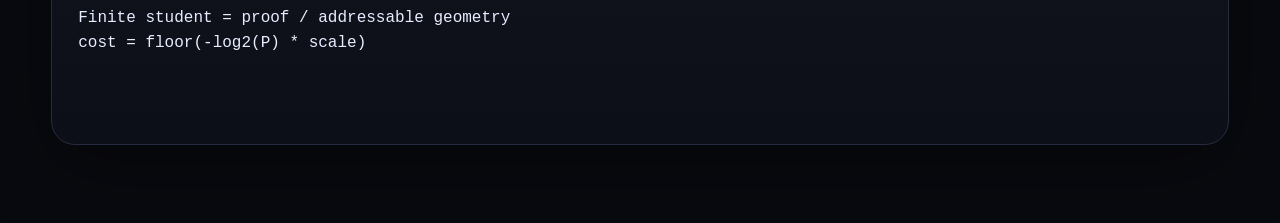
==== commit e0e5df76: "Add exact cluster ranking and Russian walk UI" ====
--- a/site/index.html
+++ b/site/index.html
@@ -22,6 +22,7 @@
       <a class="cardLink" href="arena.html"><h2>A/B Arena</h2><p>Human preference voting для samples.</p></a>
       <a class="cardLink" href="frontier.html"><h2>Первые страницы</h2><p>B2 low-energy frontier: первые human-shaped candidates.</p></a>
       <a class="cardLink" href="library.html"><h2>Библиотека</h2><p>Адреса base64url, страницы, next/prev/random, быстрый поиск.</p></a>
+      <a class="cardLink" href="walk.html"><h2>Русская прогулка</h2><p>Листай разные русскоподобные страницы с точными cluster-energy адресами.</p></a>
       <a class="cardLink" href="alphabet.html"><h2>Алфавит</h2><p>Top-256 символов, частоты, emoji, покрытие корпуса.</p></a>
       <a class="cardLink" href="clusters.html"><h2>Clusters</h2><p>Предпросмотр emergent token clusters.</p></a>
       <a class="cardLink" href="generate.html"><h2>Генераторы</h2><p>Sentence/word student v1 и старый FSM для сравнения.</p></a>
--- a/site/assets/style.css
+++ b/site/assets/style.css
@@ -11,4 +11,7 @@
 .frontierGrid{display:grid;grid-template-columns:repeat(auto-fit,minmax(260px,1fr));gap:14px}.frontierCard{background:#171a27;border:1px solid #30364f;border-radius:18px;padding:16px}.frontierCard p{color:#eef2ff;font-size:17px}.frontierMeta{display:flex;gap:8px;flex-wrap:wrap;margin-bottom:10px}.frontierMeta span{font:12px ui-monospace,SFMono-Regular,Menlo,monospace;color:#7dd3fc;background:#0d1020;border:1px solid #30364f;border-radius:999px;padding:4px 8px}.frontierCard details{color:#9aa3c7}.frontierCard pre{white-space:pre-wrap;overflow-wrap:anywhere}
 .leaderTable{display:grid;gap:10px}.rankRows{display:grid;gap:8px}.rankRow{display:grid;grid-template-columns:56px 1fr repeat(3,minmax(90px,auto));gap:10px;align-items:center;background:#171a27;border:1px solid #30364f;border-radius:14px;padding:10px;cursor:pointer}.rankRow:hover{border-color:#22d3ee}.rankRow b{color:#22d3ee}.arenaGrid{display:grid;grid-template-columns:1fr 1fr;gap:18px}.arenaCard{background:linear-gradient(180deg,#11131d,#0d0f18);border:1px solid #30364f;border-radius:24px;padding:20px}.arenaCard p{min-height:260px;color:#eef2ff;font-size:20px;line-height:1.55;white-space:pre-wrap}.arenaCard button{width:100%;font-size:18px}@media(max-width:850px){.arenaGrid{grid-template-columns:1fr}.rankRow{grid-template-columns:1fr}.arenaCard p{min-height:160px}}
 .rankRow.selected{border-color:#22d3ee;background:#1b2238}.frontierCard.wide{grid-column:1/-1}.leaderTable + .frontierGrid{margin-top:14px}
+.walkMain{width:min(1080px,92vw)}.walkLegend{display:grid;grid-template-columns:1fr 1fr;gap:16px;padding:18px}.walkLegend div{display:grid;gap:4px}.walkLegend strong{color:#67e8f9;text-transform:uppercase;letter-spacing:.08em;font-size:12px}.walkLegend span{color:#b9c1df}.walkReader{padding:clamp(20px,4vw,46px)}.walkTop{display:flex;justify-content:space-between;gap:20px;align-items:start}.walkTop h2{font-size:clamp(28px,4vw,46px);margin:4px 0}.walkEnergy{text-align:right;border:1px solid #30364f;background:#0d1020;border-radius:18px;padding:12px 16px}.walkEnergy span{display:block;color:#7dd3fc;text-transform:uppercase;letter-spacing:.1em;font-size:11px}.walkEnergy strong{font:700 30px ui-monospace,SFMono-Regular,Menlo,monospace;color:#fff}.walkText{min-height:260px;display:flex;align-items:center;border:1px solid #30364f;border-radius:20px;padding:clamp(24px,6vw,78px);margin:26px 0;background:radial-gradient(circle at 15% 10%,#25215a,#0a0c15 70%);color:#f4f5ff;font:clamp(25px,4.2vw,52px)/1.35 Georgia,serif;letter-spacing:.01em}.walkAddress{display:flex;align-items:center;gap:10px;flex-wrap:wrap;color:#aeb7d9}.walkAddress span{font-size:12px;text-transform:uppercase;letter-spacing:.1em}.walkAddress code{max-width:760px;overflow:hidden;text-overflow:ellipsis;white-space:nowrap;padding:8px 10px;border:1px solid #30364f;border-radius:10px;background:#080910;color:#7dd3fc}.walkAddress button{padding:8px 12px}.walkNav{display:grid;grid-template-columns:1fr 1fr;gap:12px;margin-top:24px}.walkNav button{font-size:16px;padding:15px}.exactNeighborPanel{display:grid;grid-template-columns:minmax(300px,.8fr) 1.2fr;gap:24px;align-items:start}.exactNeighborPanel pre{min-height:220px;margin:0;padding:18px;border-radius:18px;background:#080910;border:1px solid #30364f}@media(max-width:720px){.walkLegend,.exactNeighborPanel{grid-template-columns:1fr}.walkTop{display:block}.walkEnergy{display:inline-block;text-align:left;margin-top:12px}.walkNav{grid-template-columns:1fr}.walkAddress code{max-width:100%}.walkText{min-height:220px}}
 .clusterGrid{display:grid;grid-template-columns:repeat(auto-fit,minmax(260px,1fr));gap:14px}.clusterCard{background:#171a27;border:1px solid #30364f;border-radius:18px;padding:14px;cursor:pointer}.clusterCard:hover{border-color:#22d3ee}.clusterCard p{font-family:ui-monospace,SFMono-Regular,Menlo,monospace;overflow-wrap:anywhere;color:#eef2ff}.clusterCard small{color:#9aa3c7;overflow-wrap:anywhere;display:block}
+.walkEnergy small{display:block;margin-top:5px;color:#aab5d7;font-size:11px}
+.walkProof{padding:18px 24px}.walkProof h2{margin-top:4px}
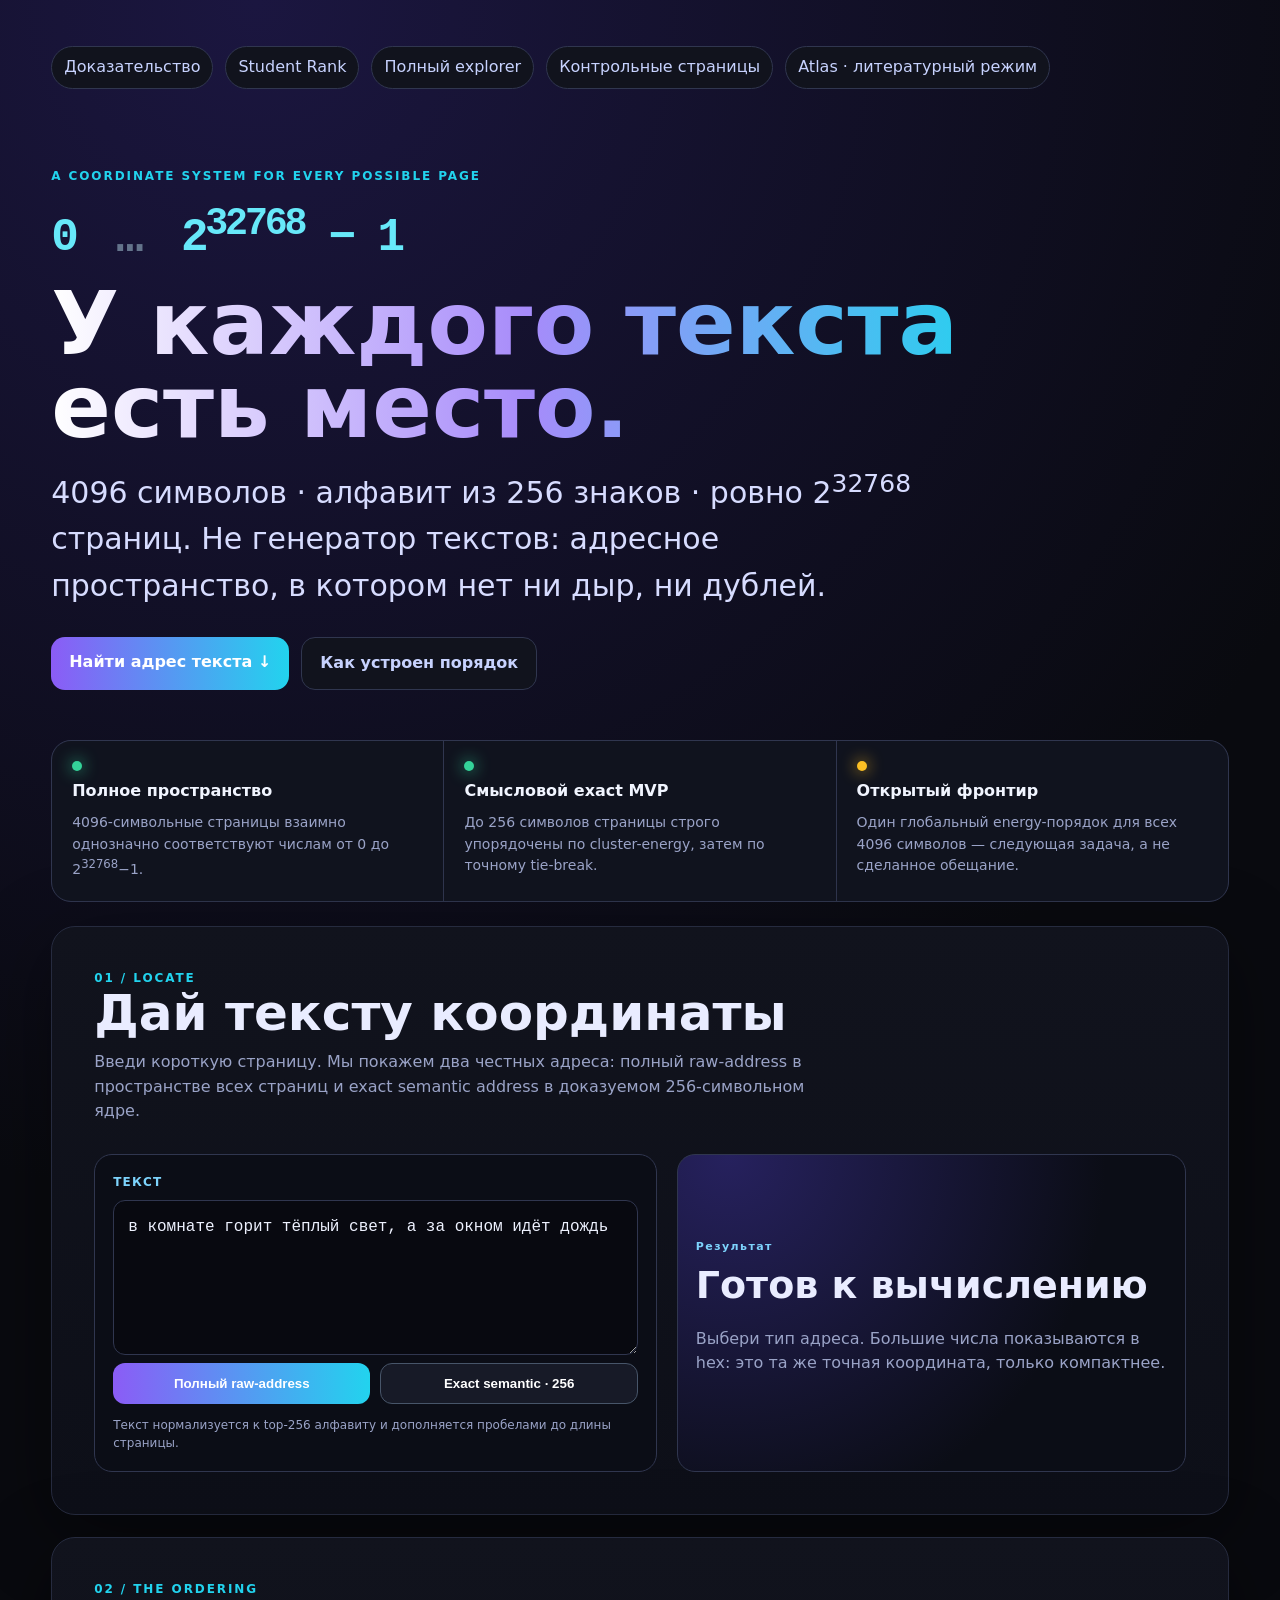
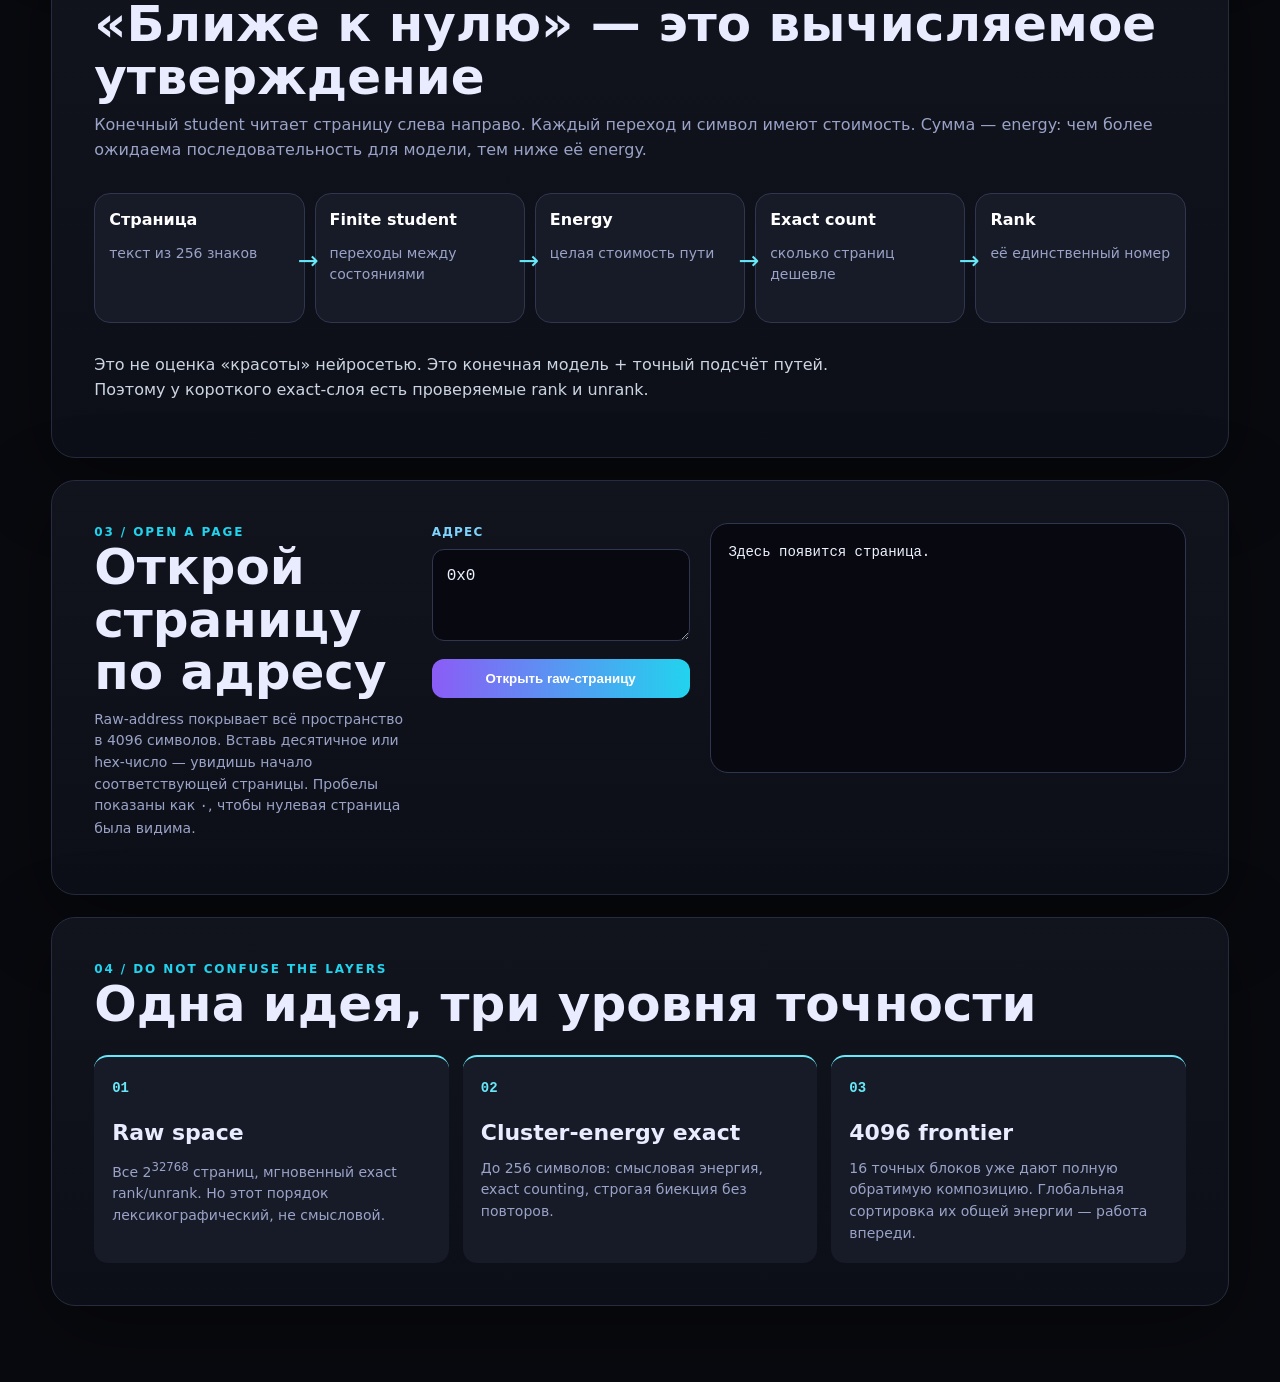
==== commit 144d4867: "Build address space explorer" ====
--- a/site/index.html
+++ b/site/index.html
@@ -3,40 +3,66 @@
 <head>
   <meta charset="utf-8" />
   <meta name="viewport" content="width=device-width, initial-scale=1" />
-  <title>Babel Experiments</title>
+  <title>Топология пространства всех текстов</title>
   <link rel="stylesheet" href="assets/style.css" />
 </head>
 <body>
-  <main>
-    <section class="hero">
-      <div class="kicker">Library of Babel / human-shaped geometry</div>
-      <h1>Топология пространства всех текстов</h1>
-      <p class="lead">Расстояние определяется похожестью на человеческое распределение. Адрес — это место текста в этой геометрии.</p>
-      <div class="equation">[0, 2<sup>32768</sup>) ↔ all 4096-symbol pages over a 256-symbol alphabet</div>
+  <main class="addressMain">
+    <nav class="topnav" aria-label="Разделы проекта">
+      <a href="proof.html">Доказательство</a><a href="student-rank.html">Student Rank</a><a href="search.html">Полный explorer</a><a href="walk.html">Контрольные страницы</a><a href="atlas.html">Atlas · литературный режим</a>
+    </nav>
+
+    <section class="hero addressHero">
+      <div class="kicker">A coordinate system for every possible page</div>
+      <p class="heroNumber">0 <span>…</span> 2<sup>32768</sup> − 1</p>
+      <h1>У каждого текста<br>есть место.</h1>
+      <p class="lead">4096 символов · алфавит из 256 знаков · ровно 2<sup>32768</sup> страниц. Не генератор текстов: адресное пространство, в котором нет ни дыр, ни дублей.</p>
+      <div class="heroActions"><a class="heroButton" href="#locate">Найти адрес текста ↓</a><a class="quietButton" href="#how">Как устроен порядок</a></div>
     </section>
 
-    <section class="panel grid">
-      <a class="cardLink" href="proof.html"><h2>Доказательство</h2><p>Почему адреса покрывают все страницы без дыр и дублей.</p></a>
-      <a class="cardLink" href="student-rank.html"><h2>Student Rank</h2><p>Настоящая нумерация: energy student-а + exact counting.</p></a>
-      <a class="cardLink" href="leaderboard.html"><h2>Leaderboard</h2><p>Eval Harness v2: автоматические метрики и samples.</p></a>
-      <a class="cardLink" href="arena.html"><h2>A/B Arena</h2><p>Human preference voting для samples.</p></a>
-      <a class="cardLink" href="frontier.html"><h2>Первые страницы</h2><p>B2 low-energy frontier: первые human-shaped candidates.</p></a>
-      <a class="cardLink" href="library.html"><h2>Библиотека</h2><p>Адреса base64url, страницы, next/prev/random, быстрый поиск.</p></a>
-      <a class="cardLink" href="walk.html"><h2>Русская прогулка</h2><p>Листай разные русскоподобные страницы с точными cluster-energy адресами.</p></a>
-      <a class="cardLink" href="alphabet.html"><h2>Алфавит</h2><p>Top-256 символов, частоты, emoji, покрытие корпуса.</p></a>
-      <a class="cardLink" href="clusters.html"><h2>Clusters</h2><p>Предпросмотр emergent token clusters.</p></a>
-      <a class="cardLink" href="generate.html"><h2>Генераторы</h2><p>Sentence/word student v1 и старый FSM для сравнения.</p></a>
-      <a class="cardLink" href="search.html"><h2>Search / Rank / Score</h2><p>Нормализация, energy score, rank, unrank, exact page.</p></a>
-      <a class="cardLink" href="analytics.html"><h2>Analytics</h2><p>Графики частот, слова, предложения, абзацы, биграммы.</p></a>
+    <section class="truthStrip" aria-label="Статус доказательств">
+      <article><span class="truthDot proven"></span><strong>Полное пространство</strong><p>4096-символьные страницы взаимно однозначно соответствуют числам от 0 до 2<sup>32768</sup>−1.</p></article>
+      <article><span class="truthDot proven"></span><strong>Смысловой exact MVP</strong><p>До 256 символов страницы строго упорядочены по cluster-energy, затем по точному tie-break.</p></article>
+      <article><span class="truthDot open"></span><strong>Открытый фронтир</strong><p>Один глобальный energy-порядок для всех 4096 символов — следующая задача, а не сделанное обещание.</p></article>
     </section>
 
-    <section class="panel">
-      <h2>Teacher / student rule</h2>
-      <p>Teacher can be neural. Student must be finite.</p>
-      <pre class="result smallResult">Transformer = taste / human-likeness field
-Finite student = proof / addressable geometry
-cost = floor(-log2(P) * scale)</pre>
+    <section id="locate" class="instrument panel">
+      <div class="instrumentIntro"><div class="kicker">01 / Locate</div><h2>Дай тексту координаты</h2><p>Введи короткую страницу. Мы покажем два честных адреса: полный raw-address в пространстве всех страниц и exact semantic address в доказуемом 256-символьном ядре.</p></div>
+      <div class="instrumentGrid">
+        <div class="inputSide">
+          <label for="addressText">Текст</label>
+          <textarea id="addressText" spellcheck="false">в комнате горит тёплый свет, а за окном идёт дождь</textarea>
+          <div class="buttonRow"><button id="rawLocate" type="button">Полный raw-address</button><button id="semanticLocate" type="button" class="secondaryAction">Exact semantic · 256</button></div>
+          <p class="fieldNote">Текст нормализуется к top-256 алфавиту и дополняется пробелами до длины страницы.</p>
+        </div>
+        <div class="answerSide" aria-live="polite">
+          <div class="answerLabel">Результат</div><div id="locateStatus" class="answerTitle">Готов к вычислению</div>
+          <div id="locateFacts" class="answerFacts"><p>Выбери тип адреса. Большие числа показываются в hex: это та же точная координата, только компактнее.</p></div>
+        </div>
+      </div>
+    </section>
+
+    <section id="how" class="panel explanation">
+      <div><div class="kicker">02 / The ordering</div><h2>«Ближе к нулю» — это вычисляемое утверждение</h2><p>Конечный student читает страницу слева направо. Каждый переход и символ имеют стоимость. Сумма — energy: чем более ожидаема последовательность для модели, тем ниже её energy.</p></div>
+      <ol class="energyFlow"><li><b>Страница</b><span>текст из 256 знаков</span></li><li><b>Finite student</b><span>переходы между состояниями</span></li><li><b>Energy</b><span>целая стоимость пути</span></li><li><b>Exact count</b><span>сколько страниц дешевле</span></li><li><b>Rank</b><span>её единственный номер</span></li></ol>
+      <p class="caveat">Это не оценка «красоты» нейросетью. Это конечная модель + точный подсчёт путей. Поэтому у короткого exact-слоя есть проверяемые rank и unrank.</p>
+    </section>
+
+    <section class="panel addressReader">
+      <div class="readerIntro"><div class="kicker">03 / Open a page</div><h2>Открой страницу по адресу</h2><p>Raw-address покрывает всё пространство в 4096 символов. Вставь десятичное или hex-число — увидишь начало соответствующей страницы. Пробелы показаны как <code>·</code>, чтобы нулевая страница была видима.</p></div>
+      <div class="readerControls"><label for="rankInput">Адрес</label><textarea id="rankInput" spellcheck="false">0x0</textarea><button id="openRaw" type="button">Открыть raw-страницу</button></div>
+      <pre id="pageResult" class="page addressPage">Здесь появится страница.</pre>
+    </section>
+
+    <section class="panel comparison">
+      <div class="kicker">04 / Do not confuse the layers</div><h2>Одна идея, три уровня точности</h2>
+      <div class="layerGrid">
+        <article><span>01</span><h3>Raw space</h3><p>Все 2<sup>32768</sup> страниц, мгновенный exact rank/unrank. Но этот порядок лексикографический, не смысловой.</p></article>
+        <article><span>02</span><h3>Cluster-energy exact</h3><p>До 256 символов: смысловая энергия, exact counting, строгая биекция без повторов.</p></article>
+        <article><span>03</span><h3>4096 frontier</h3><p>16 точных блоков уже дают полную обратимую композицию. Глобальная сортировка их общей энергии — работа впереди.</p></article>
+      </div>
     </section>
   </main>
+  <script src="assets/address-space.js?v=20260817"></script>
 </body>
 </html>
--- a/site/assets/style.css
+++ b/site/assets/style.css
@@ -15,3 +15,4 @@
 .clusterGrid{display:grid;grid-template-columns:repeat(auto-fit,minmax(260px,1fr));gap:14px}.clusterCard{background:#171a27;border:1px solid #30364f;border-radius:18px;padding:14px;cursor:pointer}.clusterCard:hover{border-color:#22d3ee}.clusterCard p{font-family:ui-monospace,SFMono-Regular,Menlo,monospace;overflow-wrap:anywhere;color:#eef2ff}.clusterCard small{color:#9aa3c7;overflow-wrap:anywhere;display:block}
 .walkEnergy small{display:block;margin-top:5px;color:#aab5d7;font-size:11px}
 .walkProof{padding:18px 24px}.walkProof h2{margin-top:4px}
+.addressMain{width:min(1220px,92vw);padding-top:28px}.addressHero{padding:70px 0 50px}.heroNumber{font:700 clamp(24px,4vw,46px)/1 ui-monospace,SFMono-Regular,Menlo,monospace;color:#67e8f9;letter-spacing:-.07em;margin:20px 0}.heroNumber span{color:#64748b;margin:0 .35em}.addressHero h1{max-width:950px}.heroActions{display:flex;gap:12px;flex-wrap:wrap;margin-top:28px}.heroButton,.quietButton{display:inline-block;text-decoration:none;font-weight:800;border-radius:14px;padding:13px 18px}.heroButton{background:linear-gradient(90deg,#8b5cf6,#22d3ee);color:#fff}.quietButton{color:#c7d2fe;border:1px solid #30364f;background:#11131d}.truthStrip{display:grid;grid-template-columns:repeat(3,1fr);gap:1px;border:1px solid #30364f;border-radius:20px;overflow:hidden;background:#30364f}.truthStrip article{background:#10131e;padding:20px}.truthStrip strong{display:block;margin:8px 0;color:#f1f5ff}.truthStrip p{font-size:14px;margin:0}.truthDot{display:block;width:10px;height:10px;border-radius:50%}.truthDot.proven{background:#34d399;box-shadow:0 0 16px #34d399}.truthDot.open{background:#fbbf24;box-shadow:0 0 16px #fbbf24}.instrument{margin-top:24px;padding:clamp(22px,4vw,42px)}.instrumentIntro{max-width:760px}.instrument h2,.explanation h2,.addressReader h2,.comparison h2{font-size:clamp(30px,4vw,50px);line-height:1.05}.instrumentGrid{display:grid;grid-template-columns:1.05fr .95fr;gap:20px;margin-top:30px}.inputSide,.answerSide{border:1px solid #30364f;border-radius:18px;padding:18px;background:#0b0d16}.inputSide label,.readerControls label{display:block;margin-bottom:8px;color:#7dd3fc;font-size:12px;font-weight:800;letter-spacing:.1em;text-transform:uppercase}.inputSide textarea,.readerControls textarea{width:100%;min-height:155px;resize:vertical;border:1px solid #30364f;border-radius:12px;padding:14px;background:#080910;color:#eef2ff;font:16px/1.55 ui-monospace,SFMono-Regular,monospace}.secondaryAction{background:#171a27;border:1px solid #475569}.fieldNote{font-size:12px;margin:12px 0 0}.answerSide{display:flex;flex-direction:column;justify-content:center;background:radial-gradient(circle at 10% 0%,#26215e,#0b0d16 68%)}.answerLabel{color:#7dd3fc;font-size:11px;letter-spacing:.13em;font-weight:800}.answerTitle{font-size:clamp(24px,3vw,38px);font-weight:800;line-height:1.1;margin:10px 0 20px}.answerFacts dl{display:grid;gap:10px;margin:0}.answerFacts dl div{padding:10px;border-top:1px solid #30364f}.answerFacts dt{font-size:10px;color:#94a3b8;letter-spacing:.1em}.answerFacts dd{margin:4px 0 0;color:#f1f5ff;overflow-wrap:anywhere}.answerFacts code{color:#67e8f9}.explanation{padding:clamp(22px,4vw,42px)}.energyFlow{display:grid;grid-template-columns:repeat(5,1fr);gap:10px;padding:0;margin:30px 0;list-style:none}.energyFlow li{min-height:130px;padding:14px;border:1px solid #30364f;border-radius:16px;background:#171a27;position:relative}.energyFlow li:not(:last-child)::after{content:'→';position:absolute;right:-15px;top:48px;color:#67e8f9;font-size:25px;z-index:2}.energyFlow b,.energyFlow span{display:block}.energyFlow b{color:#fff;margin-bottom:10px}.energyFlow span{color:#9aa3c7;font-size:14px}.caveat{max-width:780px;color:#cbd5e1}.addressReader{display:grid;grid-template-columns:.8fr .65fr 1.2fr;gap:20px;align-items:start;padding:clamp(22px,4vw,42px)}.readerIntro p{font-size:14px}.readerControls textarea{min-height:92px}.readerControls button{width:100%;margin-top:10px}.addressPage{min-height:250px;max-height:320px;margin:0;font-size:14px}.comparison{padding:clamp(22px,4vw,42px)}.layerGrid{display:grid;grid-template-columns:repeat(3,1fr);gap:14px;margin-top:24px}.layerGrid article{border-top:2px solid #67e8f9;background:#171a27;border-radius:14px;padding:18px}.layerGrid span{font:800 14px ui-monospace,SFMono-Regular,monospace;color:#67e8f9}.layerGrid h3{margin:16px 0 8px;font-size:22px}.layerGrid p{font-size:14px;margin:0}@media(max-width:850px){.truthStrip,.instrumentGrid,.addressReader,.layerGrid{grid-template-columns:1fr}.energyFlow{grid-template-columns:1fr}.energyFlow li{min-height:auto}.energyFlow li:not(:last-child)::after{content:'↓';right:50%;top:auto;bottom:-22px}.addressHero{padding-top:38px}.heroNumber{letter-spacing:-.1em}.addressPage{min-height:220px}}
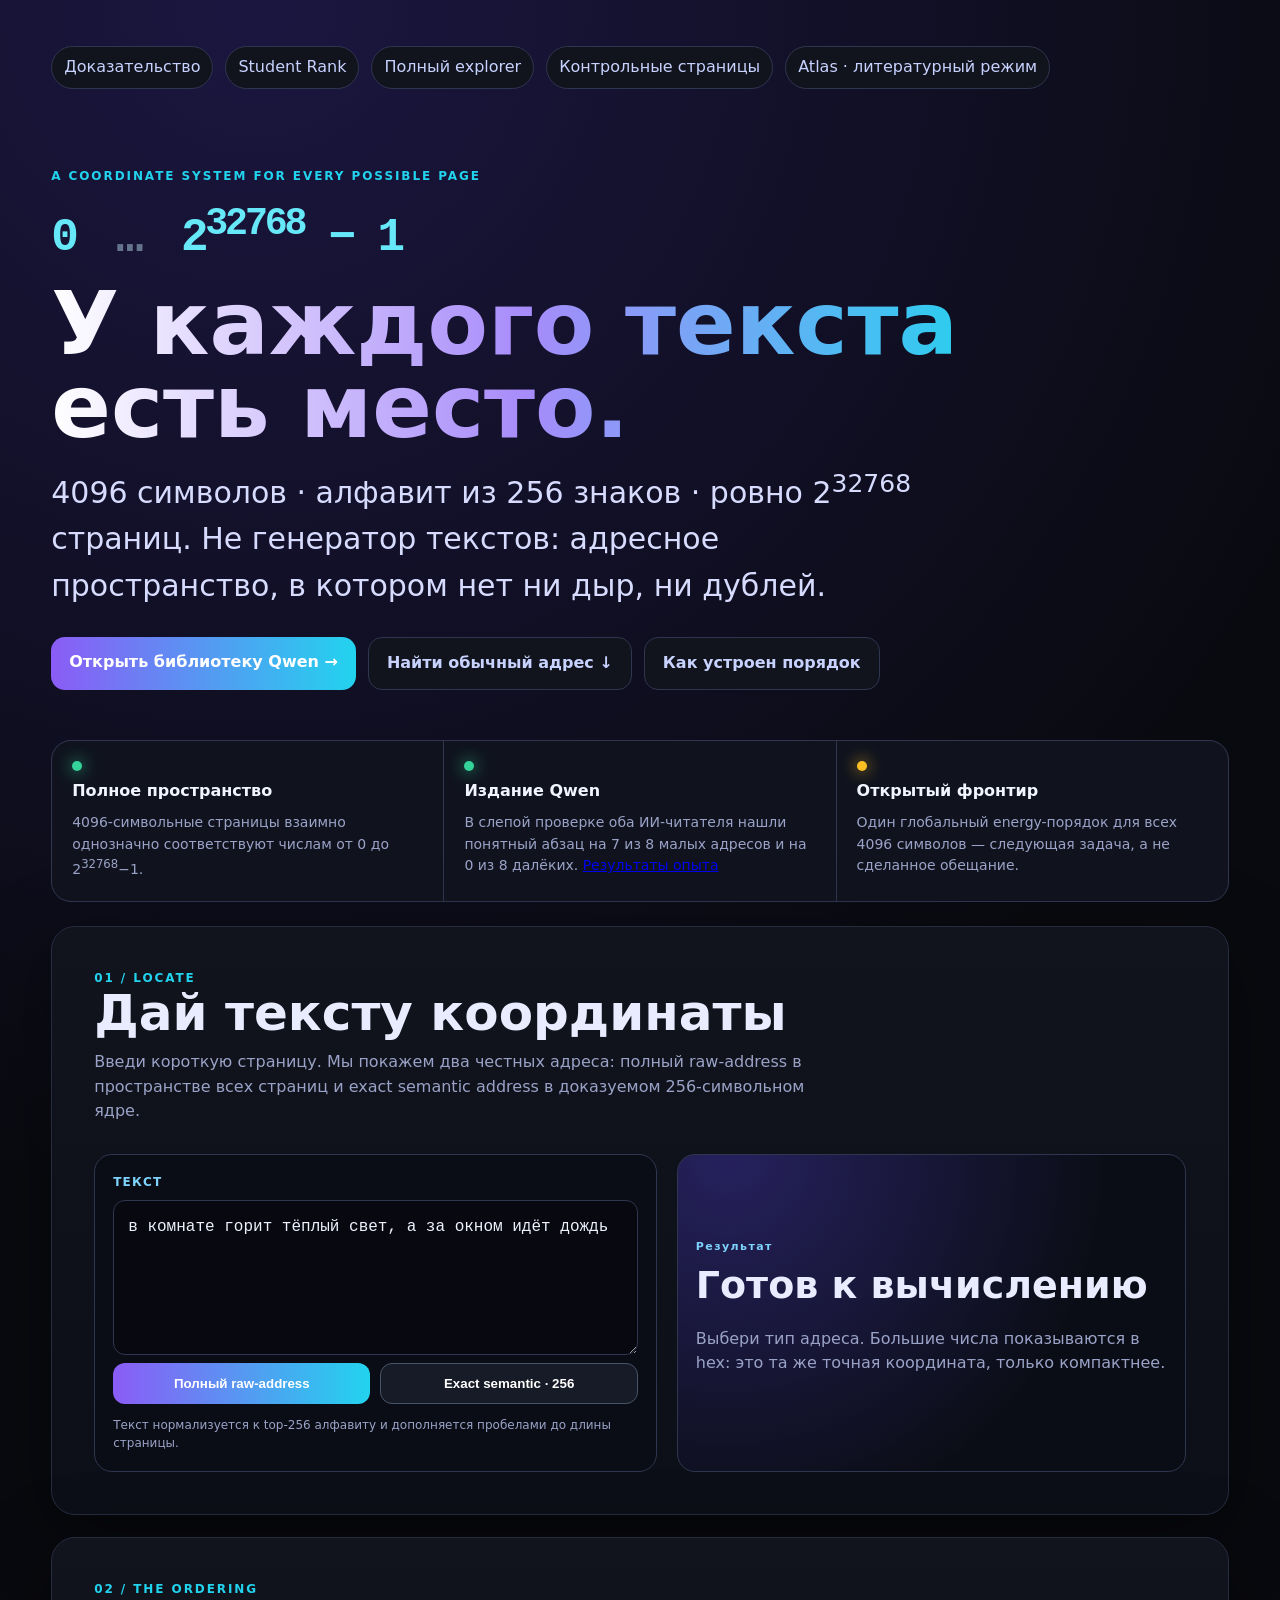
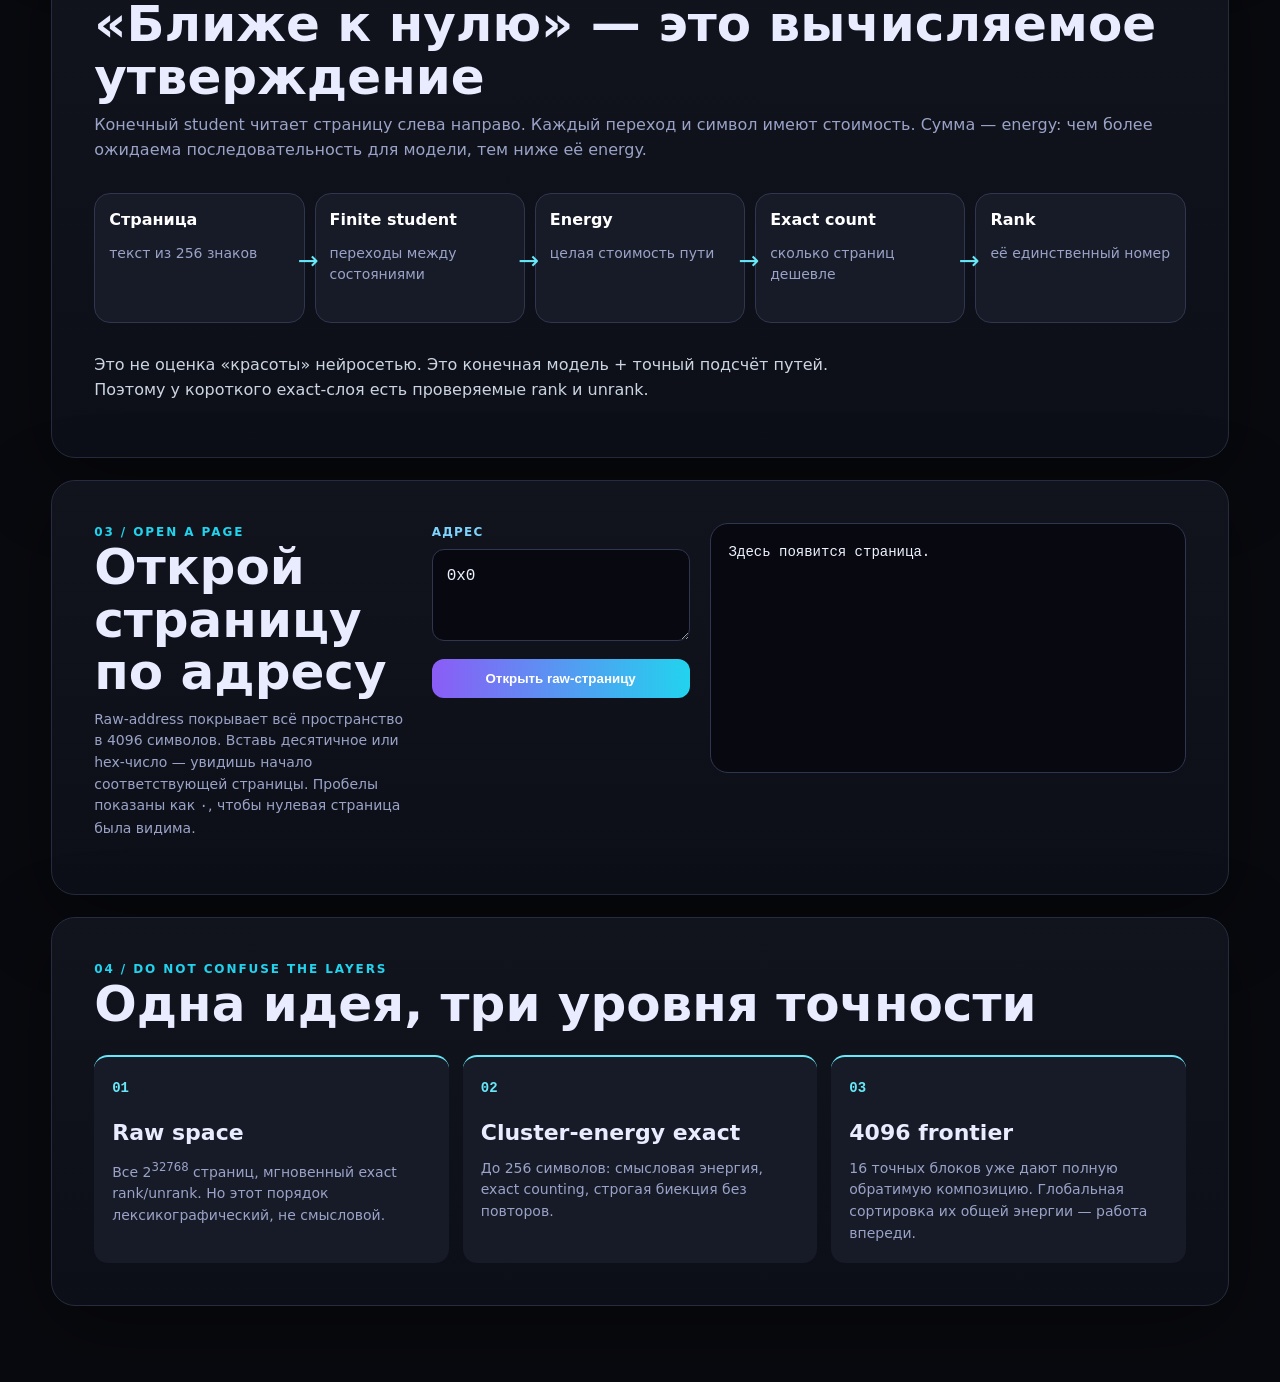
==== commit 40f2b548: "Pad short Qwen searches and present the public Babel edition" ====
--- a/site/index.html
+++ b/site/index.html
@@ -17,12 +17,12 @@
       <p class="heroNumber">0 <span>…</span> 2<sup>32768</sup> − 1</p>
       <h1>У каждого текста<br>есть место.</h1>
       <p class="lead">4096 символов · алфавит из 256 знаков · ровно 2<sup>32768</sup> страниц. Не генератор текстов: адресное пространство, в котором нет ни дыр, ни дублей.</p>
-      <div class="heroActions"><a class="heroButton" href="#locate">Найти адрес текста ↓</a><a class="quietButton" href="#how">Как устроен порядок</a></div>
+      <div class="heroActions"><a class="heroButton" href="search.html?mode=qwen_reference_v1">Открыть библиотеку Qwen →</a><a class="quietButton" href="#locate">Найти обычный адрес ↓</a><a class="quietButton" href="#how">Как устроен порядок</a></div>
     </section>
 
     <section class="truthStrip" aria-label="Статус доказательств">
       <article><span class="truthDot proven"></span><strong>Полное пространство</strong><p>4096-символьные страницы взаимно однозначно соответствуют числам от 0 до 2<sup>32768</sup>−1.</p></article>
-      <article><span class="truthDot proven"></span><strong>Смысловой exact MVP</strong><p>До 256 символов страницы строго упорядочены по cluster-energy, затем по точному tie-break.</p></article>
+      <article><span class="truthDot proven"></span><strong>Издание Qwen</strong><p>В слепой проверке оба ИИ-читателя нашли понятный абзац на 7 из 8 малых адресов и на 0 из 8 далёких. <a href="search.html?mode=qwen_reference_v1#qwenFeatured">Результаты опыта</a></p></article>
       <article><span class="truthDot open"></span><strong>Открытый фронтир</strong><p>Один глобальный energy-порядок для всех 4096 символов — следующая задача, а не сделанное обещание.</p></article>
     </section>
 
